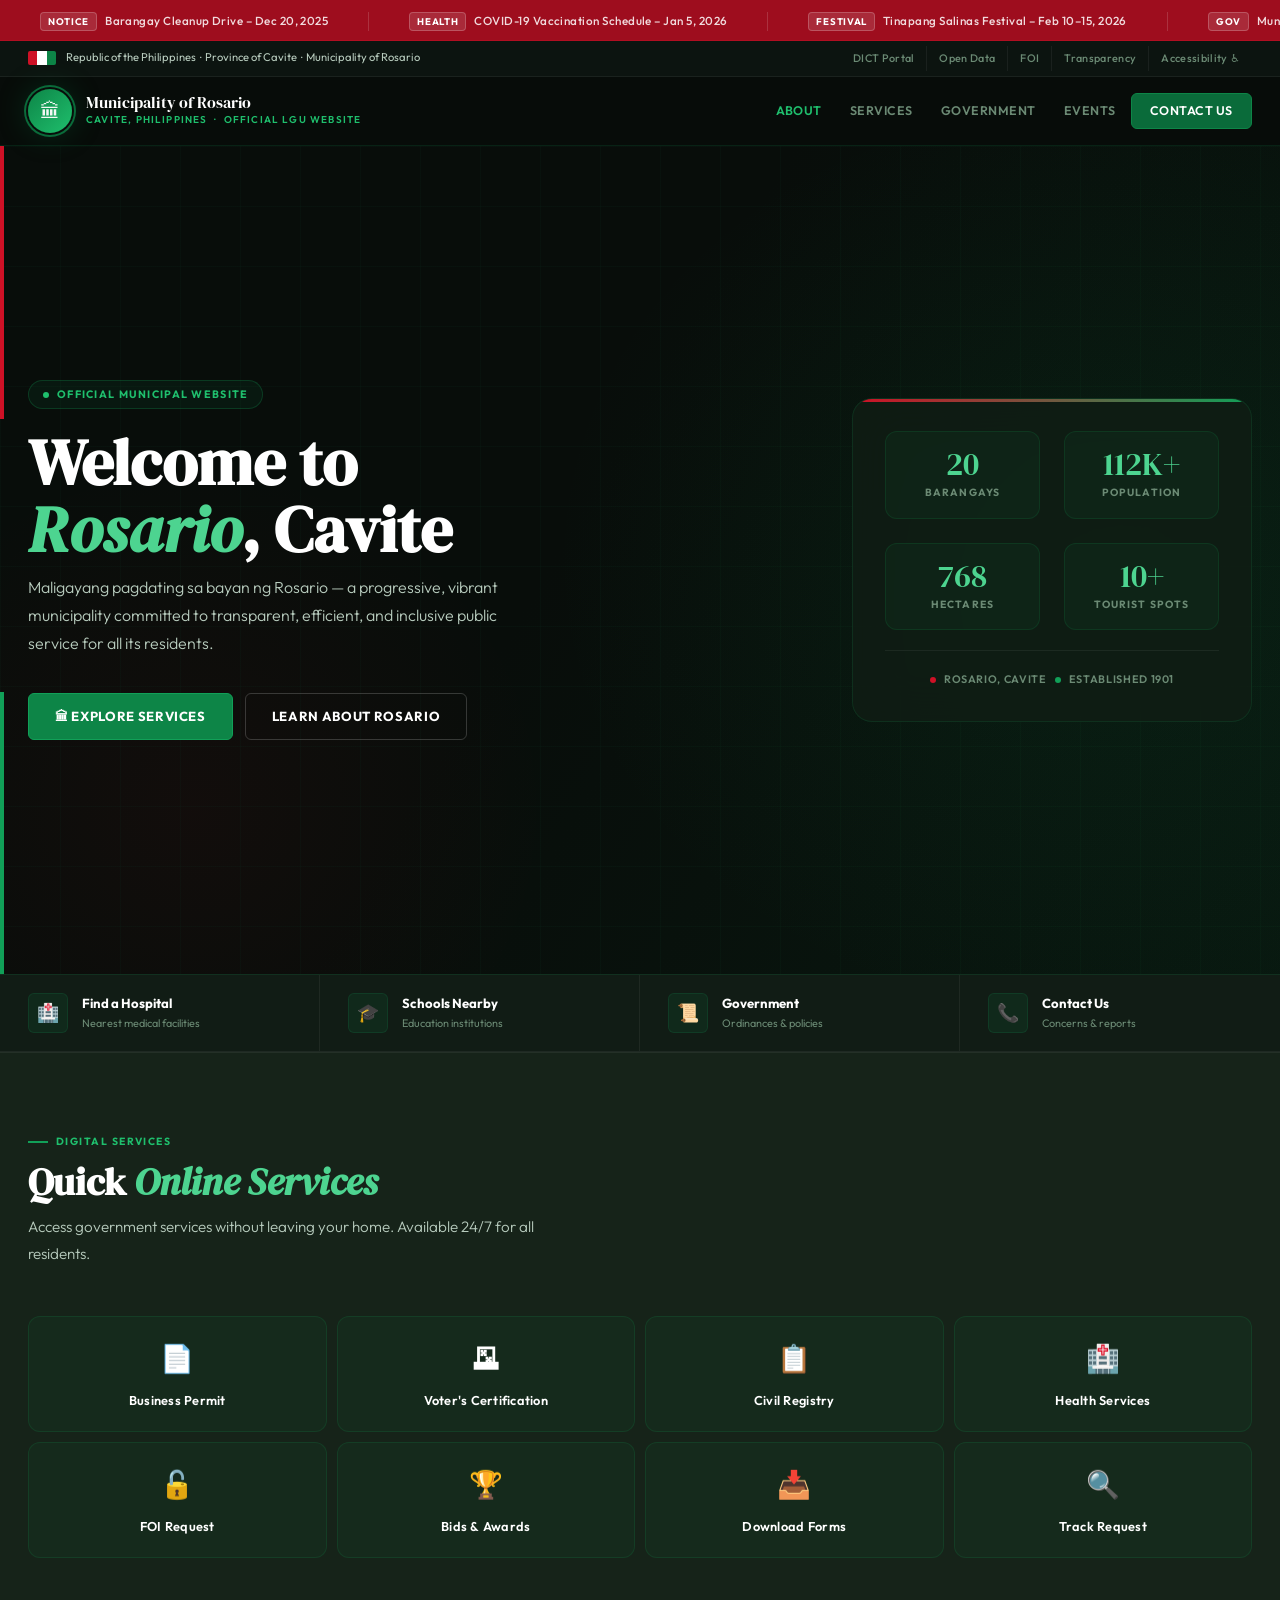
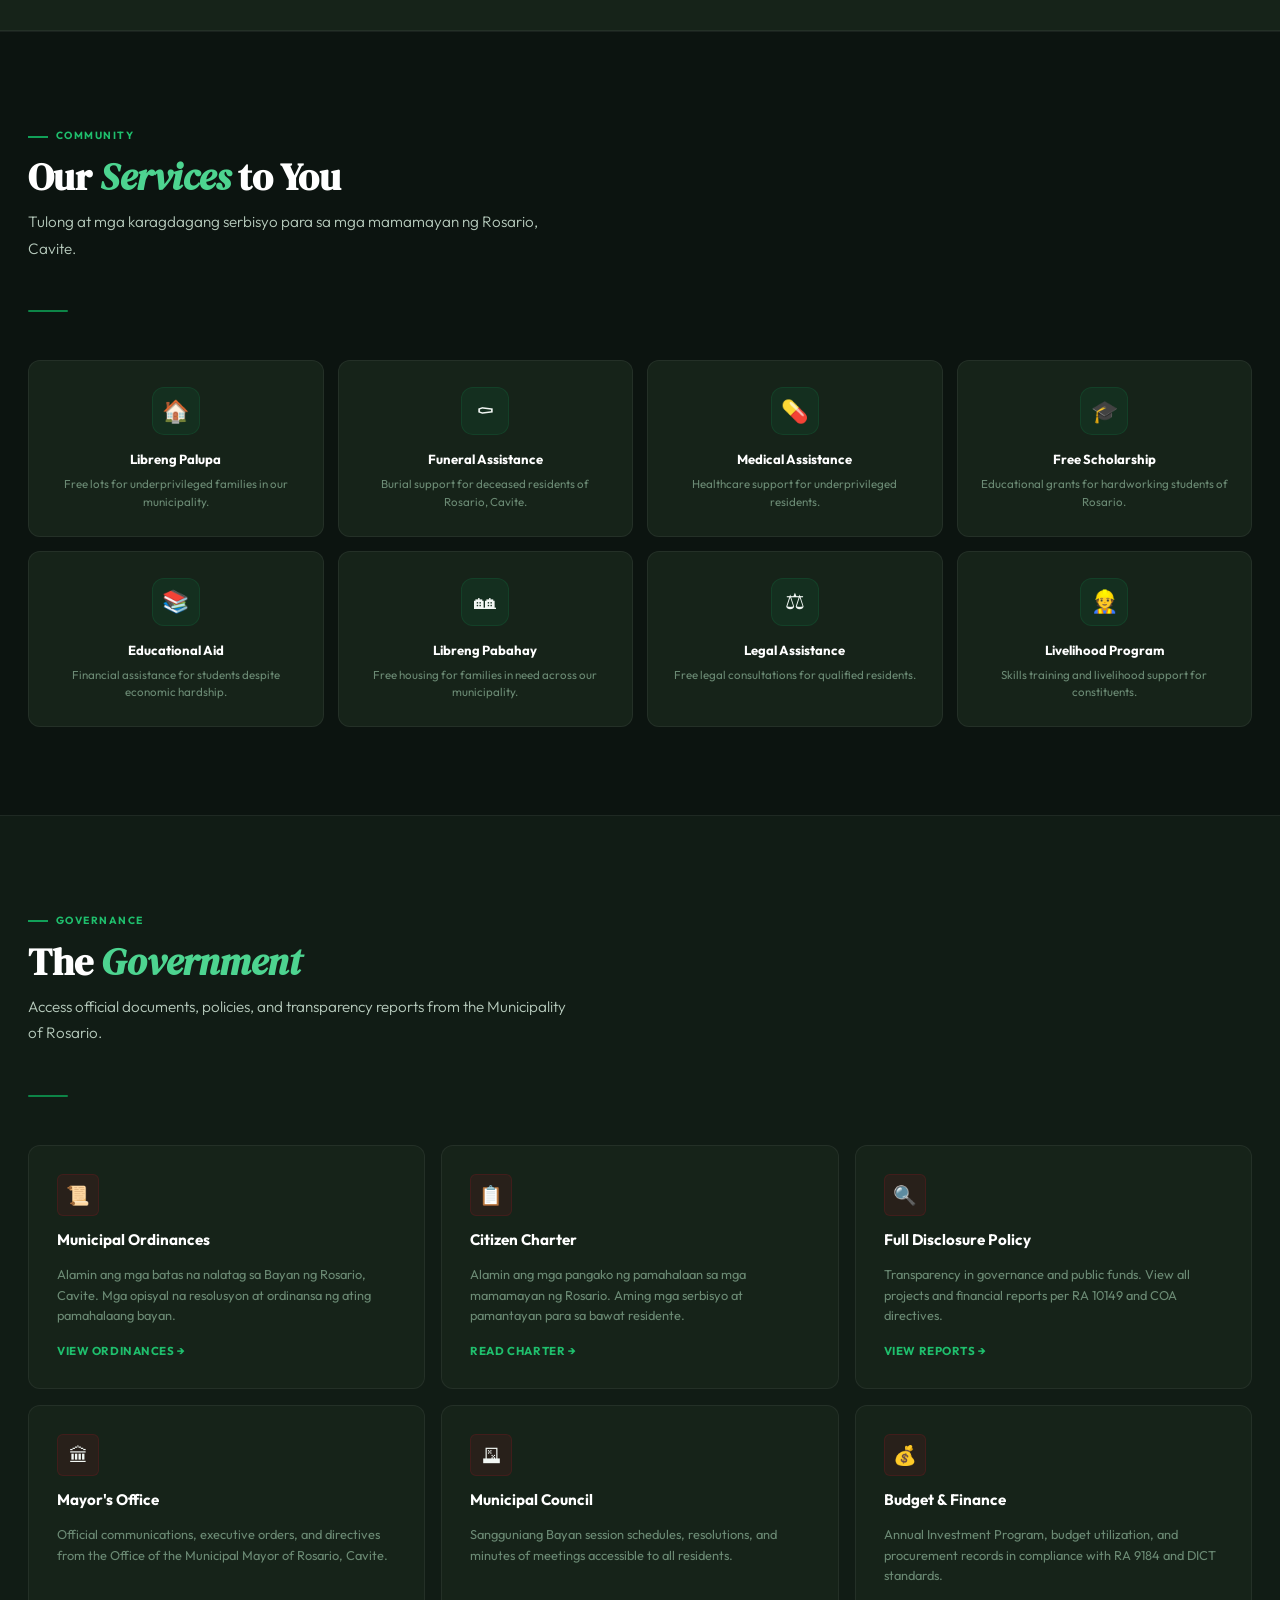
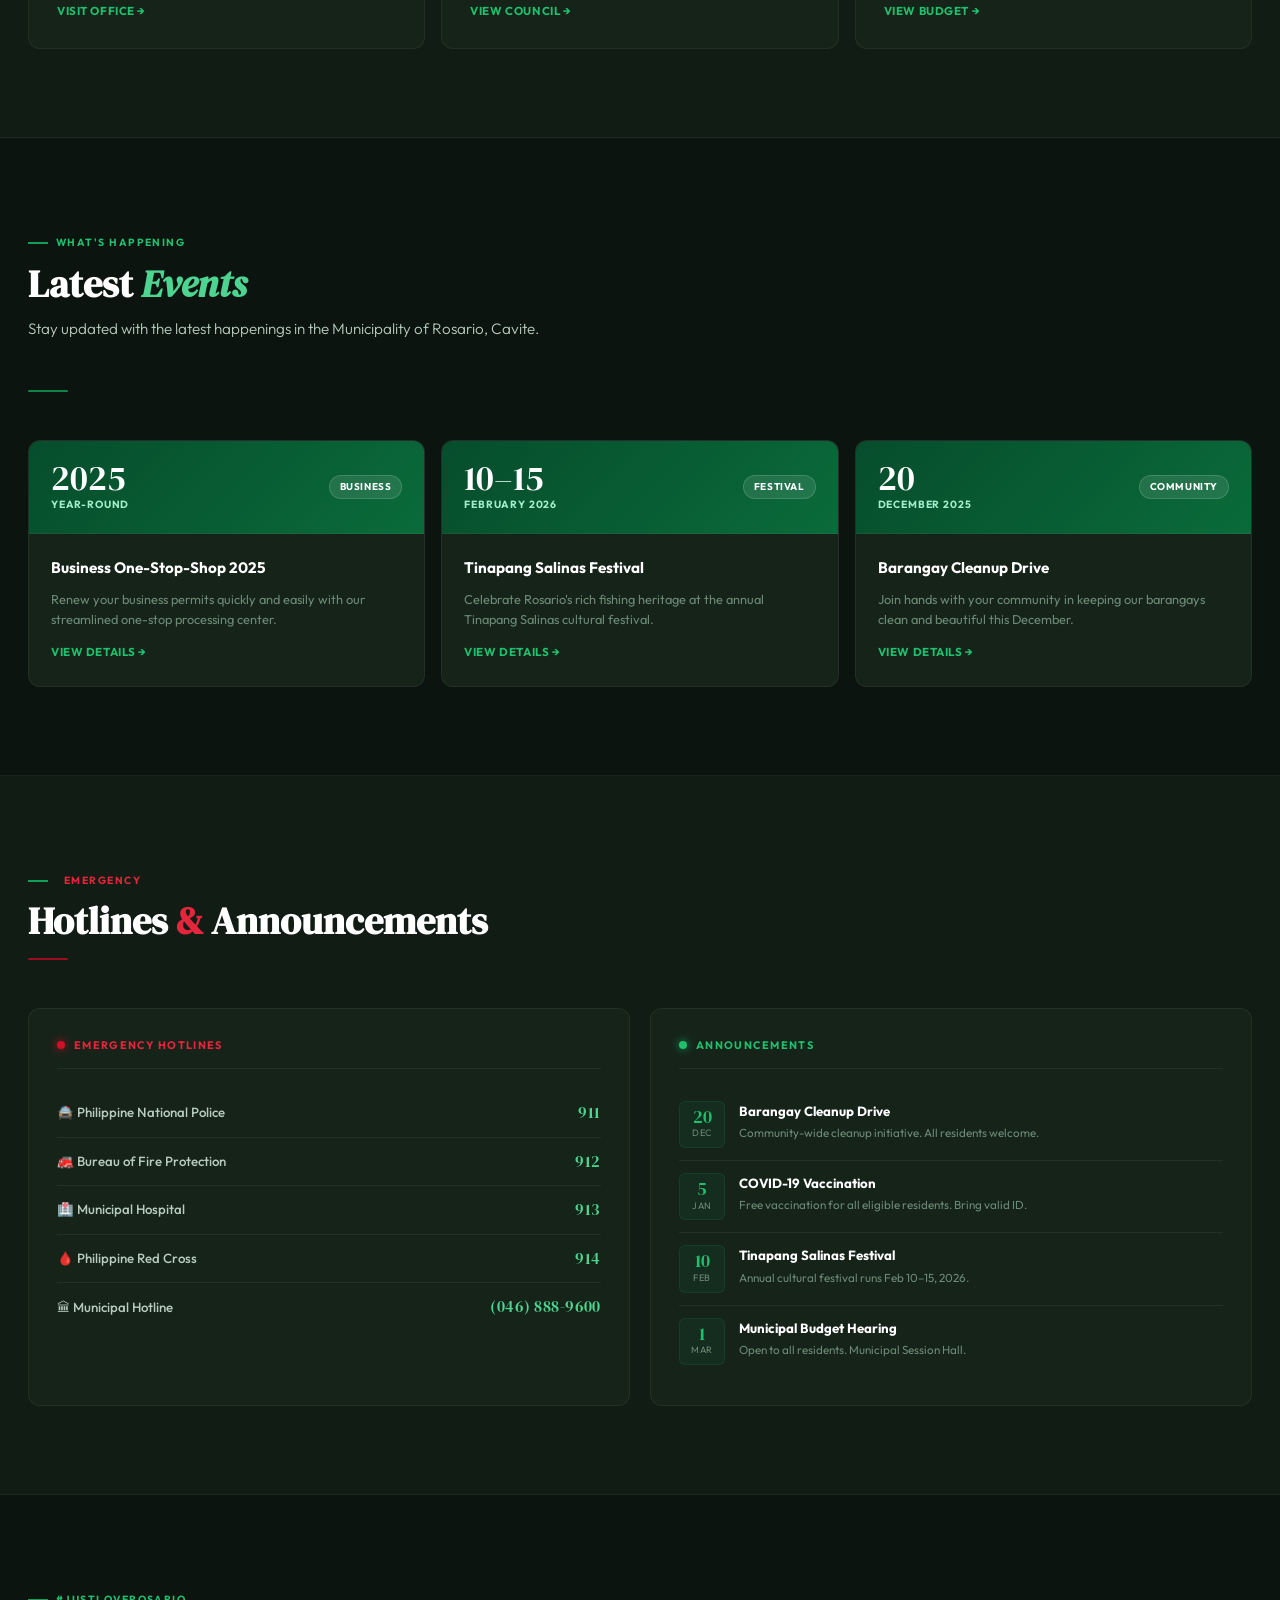
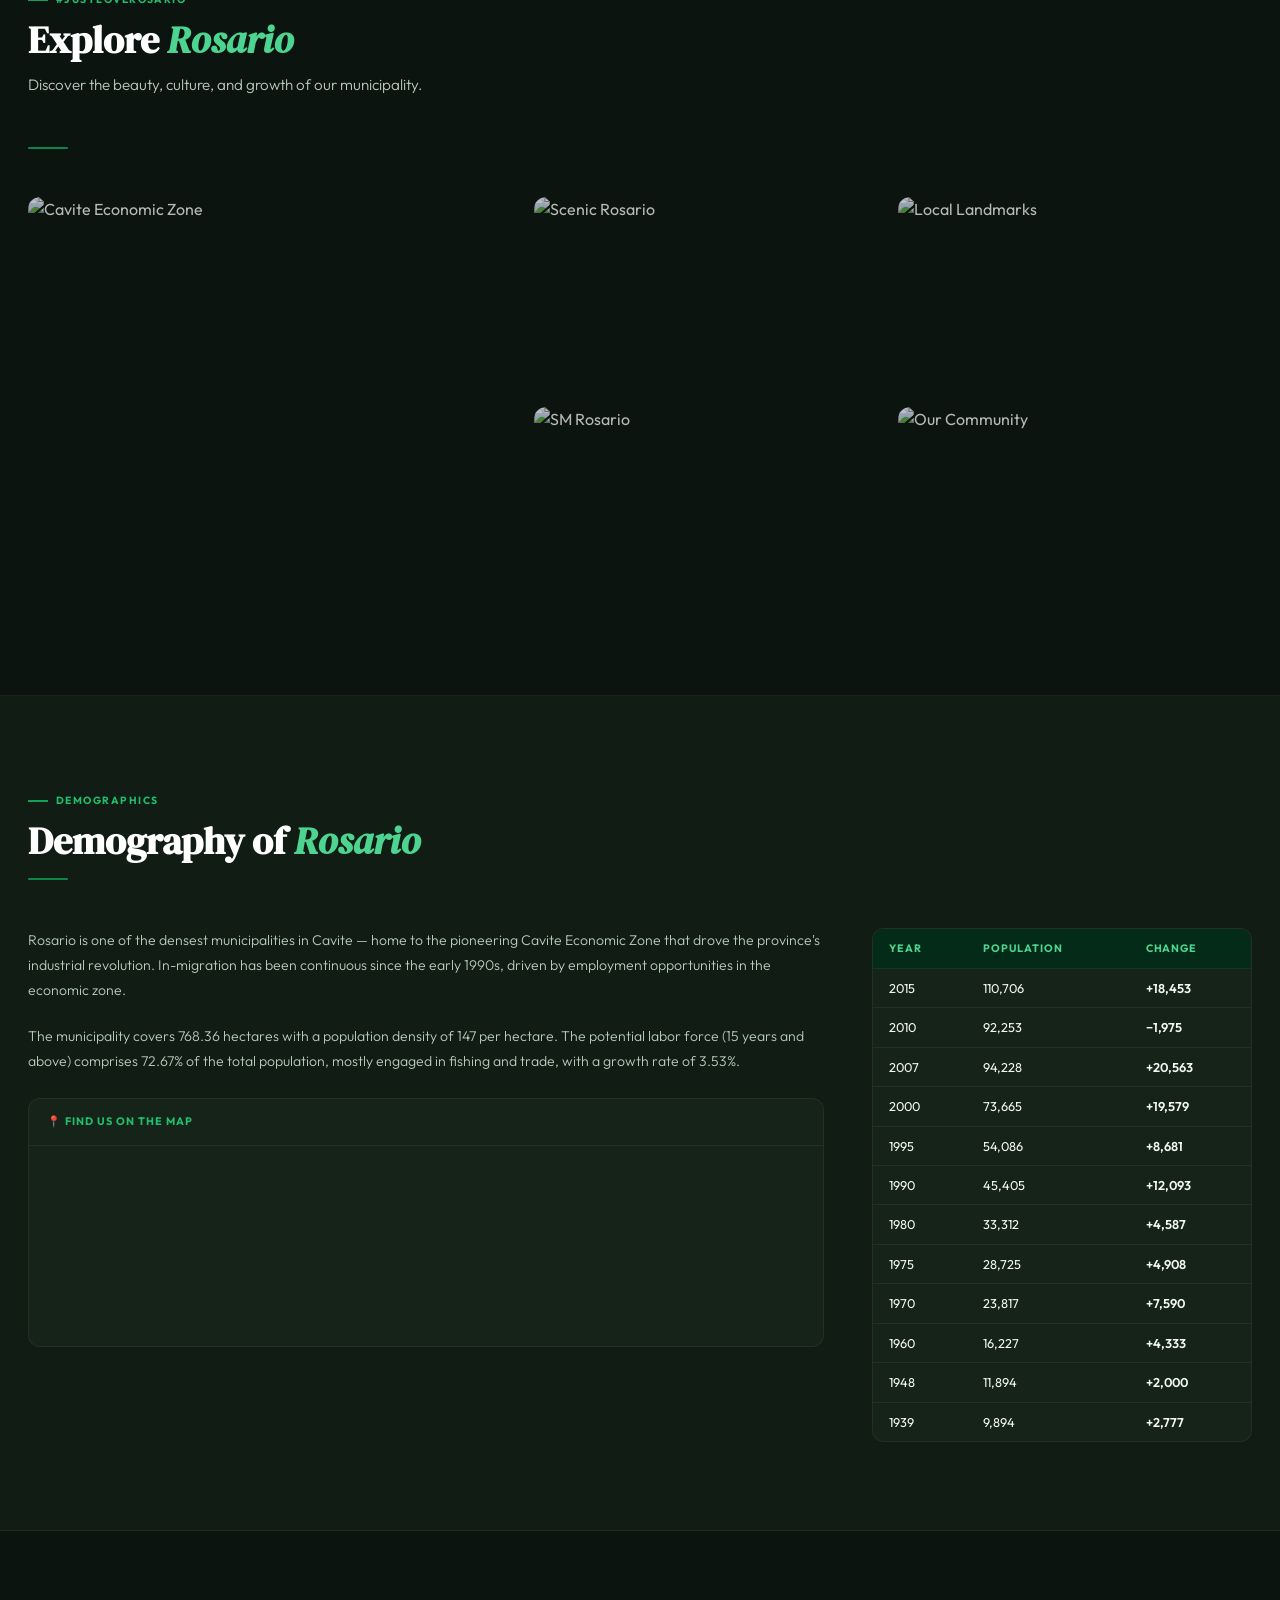
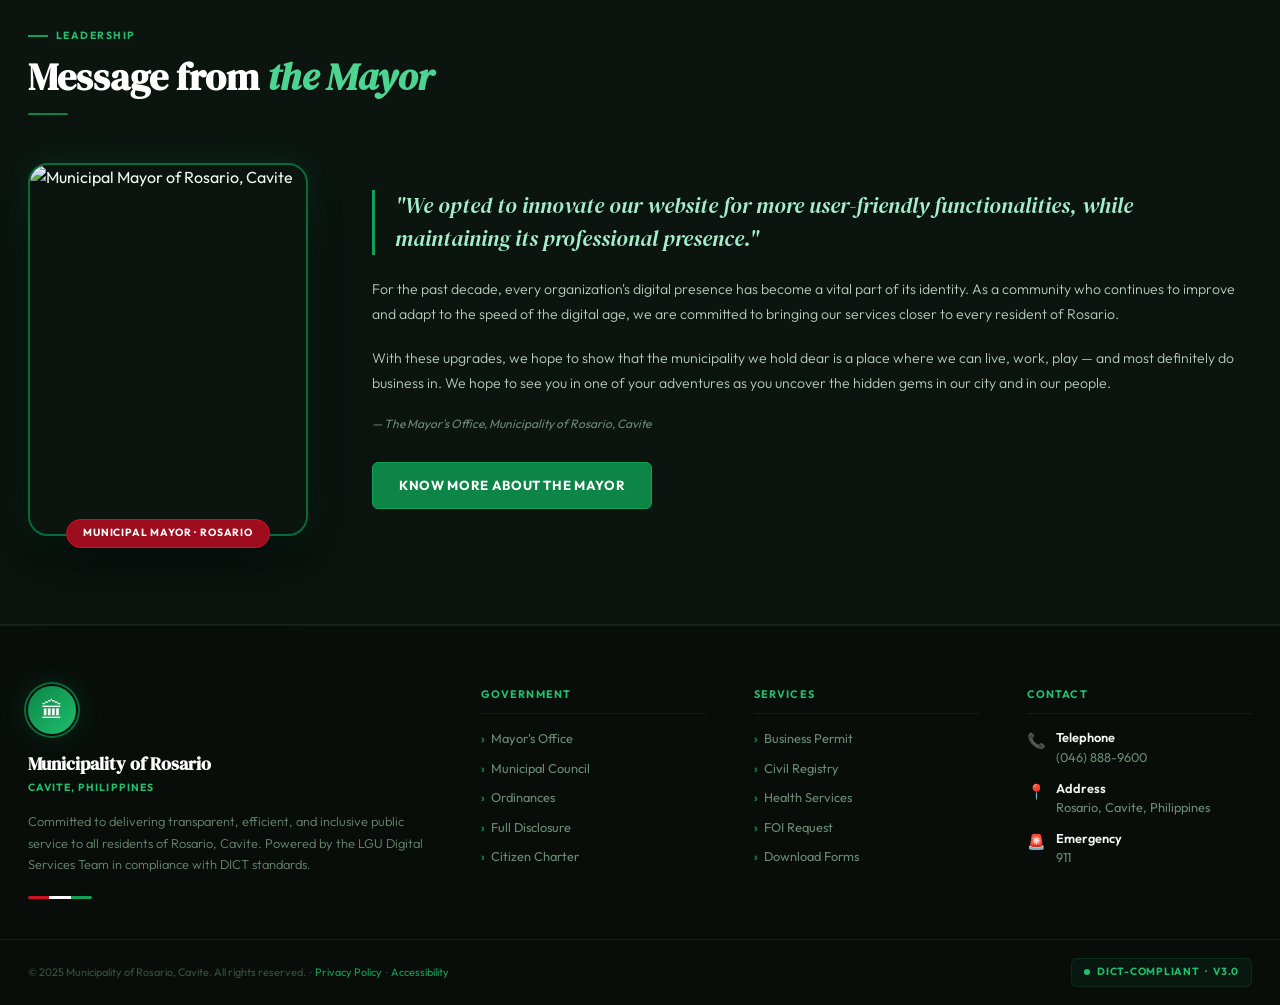
==== index.html @ 9cf27f75 "Rename rosario-lgu-v2.html to index.html" ====
<!DOCTYPE html>
<html lang="en">
<head>
<meta charset="UTF-8"/>
<meta name="viewport" content="width=device-width, initial-scale=1.0"/>
<title>Municipality of Rosario, Cavite | Official Website</title>
<meta name="description" content="Official Website of the Municipality of Rosario, Cavite, Philippines."/>
<link rel="preconnect" href="https://fonts.googleapis.com"/>
<link href="https://fonts.googleapis.com/css2?family=Outfit:wght@300;400;500;600;700;800&family=DM+Serif+Display:ital@0;1&display=swap" rel="stylesheet"/>
<style>
/* ═══════════════════════════════════════════════════
   TOKENS  |  Green Primary · Red Secondary · Dark BG
   ═══════════════════════════════════════════════════ */
:root {
  /* Greens */
  --g-900: #032B18;
  --g-800: #064D2C;
  --g-700: #0A6B3A;
  --g-600: #0D8547;
  --g-500: #11A058;
  --g-400: #1FBF6D;
  --g-300: #4DD490;
  --g-200: #A3EDCA;
  --g-100: #E6FAF2;

  /* Reds */
  --r-900: #5C0410;
  --r-700: #9E0D1E;
  --r-500: #CE1126;
  --r-400: #E5253B;
  --r-200: #F9A0AB;

  /* Darks */
  --dark-1: #080D0A;
  --dark-2: #0C1410;
  --dark-3: #111C15;
  --dark-4: #162319;
  --dark-5: #1C2D21;
  --dark-6: #223628;

  /* Neutrals */
  --n-50:  #F2F7F4;
  --n-200: #B8CCBE;
  --n-400: #6B8A74;
  --n-600: #3A5040;

  --border-g: rgba(17,160,88,0.15);
  --border-r: rgba(206,17,38,0.2);
  --border-w: rgba(255,255,255,0.06);

  --font-ui:   'Outfit', system-ui, sans-serif;
  --font-disp: 'DM Serif Display', Georgia, serif;

  --r-sm:  6px;
  --r-md:  12px;
  --r-lg:  20px;
  --r-xl:  32px;

  --glow-g: 0 0 32px rgba(17,160,88,0.25);
  --glow-r: 0 0 24px rgba(206,17,38,0.3);
  --shadow: 0 8px 32px rgba(0,0,0,0.5);
  --shadow-lg: 0 20px 60px rgba(0,0,0,0.7);
}

/* ─── BASE ─── */
*,*::before,*::after{box-sizing:border-box;margin:0;padding:0}
html{scroll-behavior:smooth;font-size:16px}
body{font-family:var(--font-ui);background:var(--dark-1);color:var(--n-50);line-height:1.6;overflow-x:hidden}
a{color:inherit;text-decoration:none}
img{max-width:100%;display:block}

/* ─── SCROLLBAR ─── */
::-webkit-scrollbar{width:6px}
::-webkit-scrollbar-track{background:var(--dark-2)}
::-webkit-scrollbar-thumb{background:var(--g-700);border-radius:3px}

/* ─── TICKER ─── */
.ticker{
  background:var(--r-700);
  border-bottom:1px solid rgba(206,17,38,0.4);
  overflow:hidden;white-space:nowrap;padding:7px 0;position:relative;z-index:300;
}
.ticker-track{display:inline-flex;animation:tick 45s linear infinite}
.ticker-track:hover{animation-play-state:paused}
.ticker-item{
  font-size:.73rem;font-weight:500;letter-spacing:.04em;
  color:rgba(255,255,255,.85);padding:0 2.5rem;
  border-right:1px solid rgba(255,255,255,.15);
  display:flex;align-items:center;gap:8px;
}
.t-tag{
  background:rgba(255,255,255,.12);border:1px solid rgba(255,255,255,.2);
  border-radius:4px;font-size:.6rem;font-weight:700;
  padding:1px 7px;text-transform:uppercase;letter-spacing:.07em;color:#fff;
}
@keyframes tick{0%{transform:translateX(0)}100%{transform:translateX(-50%)}}

/* ─── TOPBAR ─── */
.topbar{
  background:var(--dark-2);border-bottom:1px solid var(--border-w);
  padding:5px 0;font-size:.7rem;
}
.topbar-inner{
  max-width:1280px;margin:0 auto;padding:0 28px;
  display:flex;justify-content:space-between;align-items:center;gap:12px;
}
.topbar-left{display:flex;align-items:center;gap:10px;color:var(--n-200)}
.ph-flag{display:flex;height:14px;width:28px;border-radius:2px;overflow:hidden;flex-shrink:0}
.ph-flag span:nth-child(1){flex:1;background:var(--r-500)}
.ph-flag span:nth-child(2){flex:1;background:#fff}
.ph-flag span:nth-child(3){flex:1;background:var(--g-600)}
.topbar-right{display:flex;gap:0}
.topbar-right a{
  color:var(--n-400);padding:4px 12px;
  border-right:1px solid var(--border-w);font-size:.68rem;font-weight:500;
  transition:color .2s;letter-spacing:.03em;
}
.topbar-right a:last-child{border-right:none}
.topbar-right a:hover{color:var(--g-400)}

/* ─── HEADER ─── */
header{
  position:sticky;top:0;z-index:200;
  background:rgba(8,13,10,.96);
  backdrop-filter:blur(20px) saturate(180%);
  border-bottom:1px solid var(--border-g);
  transition:border-color .3s,box-shadow .3s;
}
header.scrolled{
  border-bottom-color:var(--g-700);
  box-shadow:0 4px 40px rgba(0,0,0,.8),0 0 0 1px var(--border-g);
}
nav{
  max-width:1280px;margin:0 auto;padding:0 28px;
  display:flex;align-items:center;justify-content:space-between;height:68px;
}
.brand{display:flex;align-items:center;gap:14px}
.brand-logo{
  position:relative;width:44px;height:44px;flex-shrink:0;
}
.brand-logo-ring{
  width:44px;height:44px;border-radius:50%;
  background:linear-gradient(135deg,var(--g-600),var(--g-400));
  display:flex;align-items:center;justify-content:center;
  font-size:20px;
  box-shadow:0 0 0 2px var(--dark-1),0 0 0 4px var(--g-700),var(--glow-g);
}
.brand-copy h1{
  font-family:var(--font-disp);font-size:.98rem;font-weight:400;
  color:#fff;line-height:1.1;letter-spacing:.01em;
}
.brand-copy p{
  font-size:.62rem;font-weight:600;letter-spacing:.12em;
  text-transform:uppercase;color:var(--g-400);margin-top:1px;
}
.nav-menu{display:flex;align-items:center;gap:2px;list-style:none}
.nav-menu a{
  display:block;padding:7px 13px;font-size:.78rem;font-weight:600;
  letter-spacing:.04em;text-transform:uppercase;color:var(--n-400);
  border-radius:var(--r-sm);transition:color .2s,background .2s;
}
.nav-menu a:hover{color:#fff;background:rgba(255,255,255,.05)}
.nav-menu a.active{color:var(--g-400)}
.nav-cta{
  background:var(--g-700)!important;color:#fff!important;
  padding:7px 18px!important;border-radius:var(--r-sm)!important;
  border:1px solid var(--g-600)!important;
  transition:background .2s,box-shadow .2s!important;
}
.nav-cta:hover{background:var(--g-600)!important;box-shadow:var(--glow-g)!important}
.ham{display:none;background:none;border:none;color:#fff;font-size:1.4rem;cursor:pointer;padding:6px}

/* ─── HERO ─── */
.hero{
  position:relative;min-height:92vh;
  display:flex;align-items:center;overflow:hidden;
}
.hero-bg{
  position:absolute;inset:0;
  background:
    linear-gradient(120deg,rgba(8,13,10,.97) 0%,rgba(8,13,10,.85) 45%,rgba(10,107,58,.12) 100%),
    url('https://briones777.github.io/lgu-demo-website/rsr-images/wide-aerial-view-cavite-export-p.jpg')
    center/cover no-repeat;
}
/* animated green mesh */
.hero-mesh{
  position:absolute;inset:0;pointer-events:none;
  background:
    radial-gradient(ellipse 60% 80% at 85% 50%,rgba(17,160,88,.08) 0%,transparent 70%),
    radial-gradient(ellipse 40% 60% at 15% 80%,rgba(206,17,38,.05) 0%,transparent 70%);
}
/* grid lines overlay */
.hero-grid{
  position:absolute;inset:0;pointer-events:none;
  background-image:
    linear-gradient(rgba(17,160,88,.04) 1px,transparent 1px),
    linear-gradient(90deg,rgba(17,160,88,.04) 1px,transparent 1px);
  background-size:60px 60px;
}
/* left accent bar */
.hero-bar{
  position:absolute;left:0;top:0;bottom:0;width:4px;
  background:linear-gradient(to bottom,var(--r-500) 0%,var(--r-500) 33%,transparent 33%,transparent 66%,var(--g-500) 66%,var(--g-500) 100%);
}
.hero-inner{
  position:relative;max-width:1280px;margin:0 auto;padding:100px 28px;
  display:grid;grid-template-columns:1fr 400px;gap:64px;align-items:center;width:100%;
}
.hero-eyebrow{
  display:inline-flex;align-items:center;gap:8px;
  background:rgba(17,160,88,.08);
  border:1px solid rgba(17,160,88,.25);
  border-radius:100px;padding:5px 14px;
  font-size:.67rem;font-weight:700;letter-spacing:.12em;text-transform:uppercase;
  color:var(--g-400);margin-bottom:20px;
}
.hero-eyebrow::before{content:'';width:6px;height:6px;border-radius:50%;background:var(--g-400);animation:pulse 2s infinite}
@keyframes pulse{0%,100%{opacity:1}50%{opacity:.3}}
.hero-title{
  font-family:var(--font-disp);
  font-size:clamp(2.6rem,5vw,4.2rem);
  line-height:1.05;color:#fff;margin-bottom:10px;
}
.hero-title em{font-style:italic;color:var(--g-300)}
.hero-sub{
  font-size:1rem;color:var(--n-200);max-width:520px;
  line-height:1.75;margin-bottom:36px;font-weight:300;
}
.hero-actions{display:flex;gap:12px;flex-wrap:wrap}
.btn{
  display:inline-flex;align-items:center;gap:8px;
  padding:12px 26px;border-radius:var(--r-sm);
  font-family:var(--font-ui);font-size:.82rem;font-weight:700;
  letter-spacing:.05em;text-transform:uppercase;cursor:pointer;
  border:none;transition:all .2s;
}
.btn-green{background:var(--g-600);color:#fff;border:1px solid var(--g-500)}
.btn-green:hover{background:var(--g-500);box-shadow:var(--glow-g);transform:translateY(-1px)}
.btn-ghost{background:transparent;color:#fff;border:1px solid rgba(255,255,255,.18)}
.btn-ghost:hover{border-color:var(--g-500);color:var(--g-400)}
.btn-red{background:var(--r-500);color:#fff;border:1px solid var(--r-400)}
.btn-red:hover{background:var(--r-400);box-shadow:var(--glow-r);transform:translateY(-1px)}

/* ─── HERO STATS CARD ─── */
.hero-card{
  background:rgba(17,29,21,.8);
  backdrop-filter:blur(24px);
  border:1px solid var(--border-g);
  border-radius:var(--r-lg);
  padding:32px;
  position:relative;overflow:hidden;
}
.hero-card::before{
  content:'';position:absolute;top:0;left:0;right:0;height:3px;
  background:linear-gradient(to right,var(--r-500) 0%,var(--g-500) 100%);
}
.hero-card-grid{display:grid;grid-template-columns:1fr 1fr;gap:24px}
.hc-stat{text-align:center;padding:16px 8px;border-radius:var(--r-md);background:rgba(17,160,88,.06);border:1px solid var(--border-g)}
.hc-num{font-family:var(--font-disp);font-size:2rem;color:var(--g-300);line-height:1}
.hc-lbl{font-size:.65rem;font-weight:700;text-transform:uppercase;letter-spacing:.1em;color:var(--n-400);margin-top:5px}
.hero-card-sep{height:1px;background:var(--border-w);margin:20px 0}
.hero-card-tag{
  display:flex;align-items:center;justify-content:center;gap:8px;
  font-size:.68rem;font-weight:600;letter-spacing:.06em;
  text-transform:uppercase;color:var(--n-400);
}
.hero-card-dot{width:6px;height:6px;border-radius:50%}

/* ─── QUICK ACCESS ─── */
.quick-band{background:var(--dark-3);border-top:1px solid var(--border-g);border-bottom:1px solid var(--border-w)}
.qa-row{max-width:1280px;margin:0 auto;display:grid;grid-template-columns:repeat(4,1fr)}
.qa-cell{
  display:flex;align-items:center;gap:14px;padding:18px 28px;
  border-right:1px solid var(--border-w);cursor:pointer;
  transition:background .2s;color:inherit;
}
.qa-cell:last-child{border-right:none}
.qa-cell:hover{background:rgba(17,160,88,.06)}
.qa-ico{
  width:40px;height:40px;flex-shrink:0;border-radius:var(--r-sm);
  background:rgba(17,160,88,.1);border:1px solid var(--border-g);
  display:flex;align-items:center;justify-content:center;font-size:18px;
  transition:background .2s;
}
.qa-cell:hover .qa-ico{background:rgba(17,160,88,.18)}
.qa-copy h4{font-size:.82rem;font-weight:700;color:#fff}
.qa-copy p{font-size:.68rem;color:var(--n-400);margin-top:1px}

/* ─── SECTIONS ─── */
.section{padding:88px 28px;max-width:1280px;margin:0 auto}
.s-bg-alt{background:var(--dark-2)}
.s-bg-deep{background:var(--dark-3)}
.lbl{
  display:inline-flex;align-items:center;gap:8px;
  font-size:.65rem;font-weight:700;letter-spacing:.14em;text-transform:uppercase;
  color:var(--g-400);margin-bottom:10px;
}
.lbl::before{content:'';display:inline-block;width:20px;height:2px;background:var(--g-500)}
.s-title{
  font-family:var(--font-disp);
  font-size:clamp(1.8rem,3vw,2.6rem);
  color:#fff;line-height:1.15;margin-bottom:10px;
}
.s-title em{font-style:italic;color:var(--g-300)}
.s-title .accent{color:var(--r-400)}
.s-sub{font-size:.95rem;color:var(--n-200);max-width:540px;line-height:1.75;margin-bottom:48px;font-weight:300}
.rule{width:40px;height:2px;border-radius:2px;background:var(--g-600);margin:14px 0 48px}

/* ─── SERVICES GRID ─── */
.svc-grid{display:grid;grid-template-columns:repeat(4,1fr);gap:14px}
.svc-card{
  background:var(--dark-4);border:1px solid var(--border-w);
  border-radius:var(--r-md);padding:26px 20px;text-align:center;
  cursor:pointer;transition:all .25s;position:relative;overflow:hidden;
}
.svc-card::after{
  content:'';position:absolute;inset:0;
  background:linear-gradient(135deg,rgba(17,160,88,.07),transparent);
  opacity:0;transition:opacity .3s;
}
.svc-card:hover{border-color:var(--g-700);transform:translateY(-3px);box-shadow:0 8px 24px rgba(0,0,0,.4)}
.svc-card:hover::after{opacity:1}
.svc-ico{
  width:48px;height:48px;border-radius:var(--r-md);
  background:rgba(17,160,88,.1);border:1px solid var(--border-g);
  display:flex;align-items:center;justify-content:center;
  font-size:22px;margin:0 auto 14px;transition:background .25s;
}
.svc-card:hover .svc-ico{background:rgba(17,160,88,.2)}
.svc-card h4{font-size:.82rem;font-weight:700;color:#fff;margin-bottom:5px}
.svc-card p{font-size:.72rem;color:var(--n-400);line-height:1.5}

/* ─── ONLINE SERVICES ─── */
.online-section{background:var(--dark-4);border-top:1px solid var(--border-w);border-bottom:1px solid var(--border-w)}
.online-grid{display:grid;grid-template-columns:repeat(4,1fr);gap:10px}
.online-btn{
  background:rgba(17,160,88,.06);border:1px solid var(--border-g);
  border-radius:var(--r-md);padding:20px 14px;text-align:center;
  cursor:pointer;transition:all .2s;color:#fff;
  font-size:.8rem;font-weight:600;letter-spacing:.02em;
  display:flex;flex-direction:column;align-items:center;gap:10px;
}
.online-btn:hover{background:rgba(17,160,88,.14);border-color:var(--g-500);transform:translateY(-2px);box-shadow:var(--glow-g)}
.online-btn span{font-size:1.7rem}

/* ─── GOVERNMENT ─── */
.gov-grid{display:grid;grid-template-columns:repeat(3,1fr);gap:16px}
.gov-card{
  background:var(--dark-4);border:1px solid var(--border-w);
  border-radius:var(--r-md);padding:28px;
  transition:all .25s;position:relative;overflow:hidden;
  display:flex;flex-direction:column;gap:12px;
}
.gov-card::before{
  content:'';position:absolute;top:0;left:0;right:0;height:3px;
  background:var(--r-700);transform:scaleX(0);transform-origin:left;transition:transform .3s;
}
.gov-card:hover{border-color:var(--border-r);transform:translateY(-2px);box-shadow:var(--shadow)}
.gov-card:hover::before{transform:scaleX(1)}
.gov-ico{
  width:42px;height:42px;border-radius:var(--r-sm);
  background:rgba(206,17,38,.1);border:1px solid rgba(206,17,38,.15);
  display:flex;align-items:center;justify-content:center;font-size:19px;
}
.gov-card h3{font-size:.95rem;font-weight:700;color:#fff}
.gov-card p{font-size:.8rem;color:var(--n-400);line-height:1.6;flex:1}
.gov-lnk{
  font-size:.72rem;font-weight:700;color:var(--g-400);
  text-transform:uppercase;letter-spacing:.05em;
  display:inline-flex;align-items:center;gap:4px;margin-top:4px;
}
.gov-lnk:hover{color:var(--g-300)}

/* ─── EVENTS ─── */
.evt-grid{display:grid;grid-template-columns:repeat(3,1fr);gap:16px}
.evt-card{
  background:var(--dark-4);border:1px solid var(--border-w);
  border-radius:var(--r-md);overflow:hidden;transition:all .25s;
}
.evt-card:hover{transform:translateY(-4px);box-shadow:var(--shadow);border-color:var(--g-700)}
.evt-head{
  background:linear-gradient(135deg,var(--g-800),var(--g-700));
  padding:20px 22px;display:flex;justify-content:space-between;align-items:center;
  border-bottom:1px solid rgba(255,255,255,.06);
}
.evt-date-n{font-family:var(--font-disp);font-size:2.2rem;color:#fff;line-height:1}
.evt-date-m{font-size:.65rem;font-weight:700;text-transform:uppercase;letter-spacing:.08em;color:var(--g-200)}
.evt-tag{
  background:rgba(255,255,255,.1);border:1px solid rgba(255,255,255,.15);
  border-radius:100px;padding:3px 10px;
  font-size:.62rem;font-weight:700;text-transform:uppercase;letter-spacing:.06em;color:#fff;
}
.evt-body{padding:22px}
.evt-body h3{font-size:.95rem;font-weight:700;color:#fff;margin-bottom:8px}
.evt-body p{font-size:.8rem;color:var(--n-400);line-height:1.6}
.evt-lnk{
  display:inline-flex;align-items:center;gap:4px;
  font-size:.72rem;font-weight:700;color:var(--g-400);
  text-transform:uppercase;letter-spacing:.05em;margin-top:14px;
}
.evt-lnk:hover{color:var(--g-300)}

/* ─── EMERGENCY ─── */
.emg-grid{display:grid;grid-template-columns:1fr 1fr;gap:20px}
.emg-panel{
  background:var(--dark-4);border:1px solid var(--border-w);
  border-radius:var(--r-md);padding:28px;
}
.emg-title{
  display:flex;align-items:center;gap:9px;
  font-size:.68rem;font-weight:700;letter-spacing:.12em;text-transform:uppercase;
  color:var(--r-400);margin-bottom:20px;padding-bottom:14px;
  border-bottom:1px solid var(--border-w);
}
.emg-title .dot{width:8px;height:8px;border-radius:50%;background:var(--r-500);box-shadow:0 0 8px var(--r-500);animation:pulse 1.5s infinite}
.hl-row{
  display:flex;align-items:center;justify-content:space-between;
  padding:11px 0;border-bottom:1px solid var(--border-w);
}
.hl-row:last-child{border-bottom:none}
.hl-name{font-size:.83rem;font-weight:500;color:var(--n-200)}
.hl-num{font-family:var(--font-disp);font-size:1rem;color:var(--g-300);letter-spacing:.04em}
.ann-row{display:flex;gap:14px;padding:12px 0;border-bottom:1px solid var(--border-w);align-items:flex-start}
.ann-row:last-child{border-bottom:none}
.ann-cal{
  flex-shrink:0;text-align:center;
  background:rgba(17,160,88,.08);border:1px solid var(--border-g);
  border-radius:var(--r-sm);padding:6px 10px;min-width:46px;
}
.ann-cal-n{font-family:var(--font-disp);font-size:1.15rem;color:var(--g-400);line-height:1}
.ann-cal-m{font-size:.58rem;text-transform:uppercase;color:var(--n-400);letter-spacing:.05em}
.ann-copy h5{font-size:.83rem;font-weight:700;color:#fff;margin-bottom:2px}
.ann-copy p{font-size:.73rem;color:var(--n-400);line-height:1.5}

/* ─── GALLERY ─── */
.gal-grid{
  display:grid;
  grid-template-columns:1.4fr 1fr 1fr;
  grid-template-rows:200px 200px;
  gap:10px;
}
.gal-item{border-radius:var(--r-md);overflow:hidden;position:relative;cursor:pointer}
.gal-item:first-child{grid-row:1/3}
.gal-item img{width:100%;height:100%;object-fit:cover;transition:transform .45s,filter .45s;filter:brightness(.75) saturate(.9)}
.gal-item:hover img{transform:scale(1.06);filter:brightness(.95) saturate(1.1)}
.gal-overlay{
  position:absolute;inset:0;
  background:linear-gradient(to top,rgba(8,13,10,.85) 0%,transparent 55%);
  display:flex;align-items:flex-end;padding:14px 16px;
  opacity:0;transition:opacity .3s;
}
.gal-item:hover .gal-overlay{opacity:1}
.gal-overlay span{font-size:.72rem;font-weight:700;color:#fff;text-transform:uppercase;letter-spacing:.07em;border-left:2px solid var(--g-400);padding-left:8px}

/* ─── DEMOGRAPHICS ─── */
.demo-2col{display:grid;grid-template-columns:1fr 380px;gap:48px;align-items:start}
.demo-txt{font-size:.88rem;color:var(--n-200);line-height:1.8;margin-bottom:20px;font-weight:300}
.demo-tbl{
  background:var(--dark-4);border:1px solid var(--border-w);
  border-radius:var(--r-md);overflow:hidden;
}
.demo-tbl table{width:100%;border-collapse:collapse}
.demo-tbl th{
  background:var(--g-900);color:var(--g-300);
  font-size:.67rem;font-weight:700;text-transform:uppercase;letter-spacing:.08em;
  padding:11px 16px;text-align:left;border-bottom:1px solid var(--border-g);
}
.demo-tbl td{padding:9px 16px;font-size:.8rem;border-bottom:1px solid var(--border-w);color:var(--n-50)}
.demo-tbl tr:last-child td{border-bottom:none}
.demo-tbl tr:hover td{background:rgba(17,160,88,.04)}
.pos{color:var(--g-400);font-weight:600}
.neg{color:var(--r-400);font-weight:600}
.map-box{
  background:var(--dark-4);border:1px solid var(--border-w);
  border-radius:var(--r-md);overflow:hidden;margin-top:24px;
}
.map-hd{
  padding:14px 18px;border-bottom:1px solid var(--border-w);
  font-size:.68rem;font-weight:700;text-transform:uppercase;
  letter-spacing:.09em;color:var(--g-400);display:flex;align-items:center;gap:7px;
}
.map-box iframe{width:100%;height:200px;border:none;display:block}

/* ─── MAYOR ─── */
.mayor-2col{display:grid;grid-template-columns:280px 1fr;gap:64px;align-items:center}
.mayor-img-wrap{position:relative}
.mayor-img{
  width:100%;aspect-ratio:3/4;object-fit:cover;
  border-radius:var(--r-lg);
  border:2px solid var(--g-700);
  box-shadow:var(--shadow-lg),var(--glow-g);
}
.mayor-ribbon{
  position:absolute;bottom:-12px;left:50%;transform:translateX(-50%);
  background:var(--r-700);border:1px solid var(--r-500);
  border-radius:100px;padding:5px 16px;white-space:nowrap;
  font-size:.65rem;font-weight:700;letter-spacing:.08em;text-transform:uppercase;color:#fff;
}
.mayor-quote{
  font-family:var(--font-disp);font-size:1.35rem;font-style:italic;
  color:var(--g-200);line-height:1.5;margin-bottom:22px;
  padding-left:20px;border-left:3px solid var(--g-500);
}
.mayor-body{font-size:.88rem;color:var(--n-200);line-height:1.8;margin-bottom:18px;font-weight:300}
.mayor-sig{font-size:.75rem;color:var(--n-400);font-style:italic;margin-bottom:28px}

/* ─── FOOTER ─── */
footer{background:var(--dark-1);border-top:1px solid var(--border-g)}
.foot-top{
  max-width:1280px;margin:0 auto;padding:60px 28px 40px;
  display:grid;grid-template-columns:1.8fr 1fr 1fr 1fr;gap:48px;
}
.foot-brand .brand-logo-ring{width:48px;height:48px;font-size:22px;margin-bottom:16px}
.foot-brand h3{font-family:var(--font-disp);font-size:1.1rem;color:#fff;margin-bottom:2px}
.foot-brand .sub{font-size:.65rem;font-weight:700;letter-spacing:.1em;text-transform:uppercase;color:var(--g-400);margin-bottom:14px}
.foot-brand p{font-size:.8rem;color:var(--n-400);line-height:1.7;margin-bottom:20px;font-weight:300}
.foot-flag{display:flex;height:3px;border-radius:2px;overflow:hidden;width:64px}
.foot-flag span:nth-child(1){flex:1;background:var(--r-500)}
.foot-flag span:nth-child(2){flex:1;background:#fff}
.foot-flag span:nth-child(3){flex:1;background:var(--g-500)}
.foot-col h4{
  font-size:.68rem;font-weight:700;text-transform:uppercase;letter-spacing:.1em;
  color:var(--g-400);margin-bottom:14px;padding-bottom:10px;border-bottom:1px solid var(--border-g);
}
.foot-col ul{list-style:none}
.foot-col ul li{margin-bottom:9px}
.foot-col ul li a{
  font-size:.8rem;color:var(--n-400);transition:color .2s;
  display:flex;align-items:center;gap:6px;
}
.foot-col ul li a::before{content:'›';color:var(--g-600);font-weight:700}
.foot-col ul li a:hover{color:#fff}
.foot-contact-row{display:flex;align-items:flex-start;gap:10px;margin-bottom:12px}
.fci{font-size:15px;flex-shrink:0;margin-top:1px}
.fci-txt{font-size:.8rem;color:var(--n-400);line-height:1.5}
.fci-txt strong{display:block;color:var(--n-50);font-weight:600}
.foot-btm{
  border-top:1px solid var(--border-w);
  max-width:1280px;margin:0 auto;padding:18px 28px;
  display:flex;justify-content:space-between;align-items:center;flex-wrap:wrap;gap:12px;
}
.foot-btm p{font-size:.68rem;color:var(--n-600)}
.foot-btm a{color:var(--g-500)}
.foot-btm a:hover{color:var(--g-300)}
.dict-chip{
  display:flex;align-items:center;gap:7px;
  background:rgba(17,160,88,.08);border:1px solid var(--border-g);
  border-radius:var(--r-sm);padding:5px 12px;
  font-size:.65rem;font-weight:700;letter-spacing:.07em;text-transform:uppercase;color:var(--g-400);
}
.dict-dot{width:6px;height:6px;border-radius:50%;background:var(--g-400);animation:pulse 2s infinite}

/* ─── SCROLL ANIM ─── */
.fi{opacity:0;transform:translateY(22px);transition:opacity .55s ease,transform .55s ease}
.fi.vis{opacity:1;transform:translateY(0)}
.fi-l{opacity:0;transform:translateX(-22px);transition:opacity .55s ease,transform .55s ease}
.fi-l.vis{opacity:1;transform:translateX(0)}

/* ─── MOBILE NAV DRAWER ─── */
.drawer{
  display:none;position:fixed;inset:0;z-index:500;
  background:rgba(8,13,10,.97);backdrop-filter:blur(20px);
  flex-direction:column;align-items:center;justify-content:center;gap:12px;
}
.drawer.open{display:flex}
.drawer a{
  font-size:1.2rem;font-weight:700;letter-spacing:.06em;text-transform:uppercase;
  color:#fff;padding:12px 32px;border-radius:var(--r-sm);transition:all .2s;
}
.drawer a:hover{background:rgba(17,160,88,.1);color:var(--g-300)}
.drawer-close{
  position:absolute;top:20px;right:24px;
  background:none;border:none;color:#fff;font-size:1.6rem;cursor:pointer;
}

/* ─── RESPONSIVE ─── */
@media(max-width:1024px){
  .hero-inner{grid-template-columns:1fr}
  .hero-card{display:none}
  .gov-grid{grid-template-columns:1fr 1fr}
  .evt-grid{grid-template-columns:1fr 1fr}
  .demo-2col{grid-template-columns:1fr}
  .mayor-2col{grid-template-columns:1fr;text-align:center}
  .mayor-img-wrap{max-width:240px;margin:0 auto}
  .foot-top{grid-template-columns:1fr 1fr;gap:32px}
  .qa-row{grid-template-columns:repeat(2,1fr)}
}
@media(max-width:768px){
  .nav-menu{display:none}
  .ham{display:block}
  .svc-grid{grid-template-columns:repeat(2,1fr)}
  .online-grid{grid-template-columns:repeat(2,1fr)}
  .gov-grid{grid-template-columns:1fr}
  .evt-grid{grid-template-columns:1fr}
  .emg-grid{grid-template-columns:1fr}
  .gal-grid{grid-template-columns:1fr 1fr;grid-template-rows:auto}
  .gal-item:first-child{grid-row:auto}
  .foot-top{grid-template-columns:1fr;gap:28px}
  .foot-btm{flex-direction:column;text-align:center}
  .topbar-right{display:none}
}
</style>
</head>
<body>

<!-- TICKER -->
<div class="ticker" aria-label="News ticker">
  <div class="ticker-track">
    <div class="ticker-item"><span class="t-tag">Notice</span>Barangay Cleanup Drive – Dec 20, 2025</div>
    <div class="ticker-item"><span class="t-tag">Health</span>COVID-19 Vaccination Schedule – Jan 5, 2026</div>
    <div class="ticker-item"><span class="t-tag">Festival</span>Tinapang Salinas Festival – Feb 10–15, 2026</div>
    <div class="ticker-item"><span class="t-tag">Gov</span>Municipal Budget Hearing – Mar 1, 2026</div>
    <div class="ticker-item"><span class="t-tag">Business</span>Business One-Stop-Shop 2025 – Register Now</div>
    <!-- duplicate for seamless loop -->
    <div class="ticker-item"><span class="t-tag">Notice</span>Barangay Cleanup Drive – Dec 20, 2025</div>
    <div class="ticker-item"><span class="t-tag">Health</span>COVID-19 Vaccination Schedule – Jan 5, 2026</div>
    <div class="ticker-item"><span class="t-tag">Festival</span>Tinapang Salinas Festival – Feb 10–15, 2026</div>
    <div class="ticker-item"><span class="t-tag">Gov</span>Municipal Budget Hearing – Mar 1, 2026</div>
    <div class="ticker-item"><span class="t-tag">Business</span>Business One-Stop-Shop 2025 – Register Now</div>
  </div>
</div>

<!-- TOPBAR -->
<div class="topbar">
  <div class="topbar-inner">
    <div class="topbar-left">
      <div class="ph-flag"><span></span><span></span><span></span></div>
      Republic of the Philippines &nbsp;·&nbsp; Province of Cavite &nbsp;·&nbsp; Municipality of Rosario
    </div>
    <div class="topbar-right">
      <a href="#">DICT Portal</a>
      <a href="#">Open Data</a>
      <a href="#">FOI</a>
      <a href="#">Transparency</a>
      <a href="#">Accessibility ♿</a>
    </div>
  </div>
</div>

<!-- HEADER -->
<header id="hdr">
  <nav>
    <a href="#" class="brand">
      <div class="brand-logo">
        <div class="brand-logo-ring">🏛</div>
      </div>
      <div class="brand-copy">
        <h1>Municipality of Rosario</h1>
        <p>Cavite, Philippines &nbsp;·&nbsp; Official LGU Website</p>
      </div>
    </a>
    <ul class="nav-menu">
      <li><a href="#about" class="active">About</a></li>
      <li><a href="#services">Services</a></li>
      <li><a href="#government">Government</a></li>
      <li><a href="#events">Events</a></li>
      <li><a href="#contact" class="nav-cta">Contact Us</a></li>
    </ul>
    <button class="ham" id="hamBtn" aria-label="Open menu">☰</button>
  </nav>
</header>

<!-- MOBILE DRAWER -->
<div class="drawer" id="drawer">
  <button class="drawer-close" id="drawerClose">✕</button>
  <a href="#about" onclick="closeDrawer()">About</a>
  <a href="#services" onclick="closeDrawer()">Services</a>
  <a href="#government" onclick="closeDrawer()">Government</a>
  <a href="#events" onclick="closeDrawer()">Events</a>
  <a href="#contact" onclick="closeDrawer()">Contact Us</a>
</div>

<!-- HERO -->
<section class="hero" id="home">
  <div class="hero-bg"></div>
  <div class="hero-mesh"></div>
  <div class="hero-grid"></div>
  <div class="hero-bar"></div>
  <div class="hero-inner">
    <div class="fi-l">
      <div class="hero-eyebrow">Official Municipal Website</div>
      <h2 class="hero-title">Welcome to<br><em>Rosario</em>, Cavite</h2>
      <p class="hero-sub">
        Maligayang pagdating sa bayan ng Rosario — a progressive, vibrant municipality
        committed to transparent, efficient, and inclusive public service for all its residents.
      </p>
      <div class="hero-actions">
        <a href="#services" class="btn btn-green">🏛 Explore Services</a>
        <a href="#about" class="btn btn-ghost">Learn About Rosario</a>
      </div>
    </div>
    <div class="hero-card fi">
      <div class="hero-card-grid">
        <div class="hc-stat"><div class="hc-num">20</div><div class="hc-lbl">Barangays</div></div>
        <div class="hc-stat"><div class="hc-num">112K+</div><div class="hc-lbl">Population</div></div>
        <div class="hc-stat"><div class="hc-num">768</div><div class="hc-lbl">Hectares</div></div>
        <div class="hc-stat"><div class="hc-num">10+</div><div class="hc-lbl">Tourist Spots</div></div>
      </div>
      <div class="hero-card-sep"></div>
      <div class="hero-card-tag">
        <div class="hero-card-dot" style="background:var(--r-500)"></div>
        Rosario, Cavite
        <div class="hero-card-dot" style="background:var(--g-500)"></div>
        Established 1901
      </div>
    </div>
  </div>
</section>

<!-- QUICK ACCESS -->
<div class="quick-band" id="quick-access">
  <div class="qa-row">
    <a href="#" class="qa-cell">
      <div class="qa-ico">🏥</div>
      <div class="qa-copy"><h4>Find a Hospital</h4><p>Nearest medical facilities</p></div>
    </a>
    <a href="#" class="qa-cell">
      <div class="qa-ico">🎓</div>
      <div class="qa-copy"><h4>Schools Nearby</h4><p>Education institutions</p></div>
    </a>
    <a href="#government" class="qa-cell">
      <div class="qa-ico">📜</div>
      <div class="qa-copy"><h4>Government</h4><p>Ordinances & policies</p></div>
    </a>
    <a href="#contact" class="qa-cell">
      <div class="qa-ico">📞</div>
      <div class="qa-copy"><h4>Contact Us</h4><p>Concerns & reports</p></div>
    </a>
  </div>
</div>

<!-- ONLINE SERVICES -->
<section class="online-section" id="services" style="padding:72px 0">
  <div class="section" style="padding:0 28px">
    <div class="lbl">Digital Services</div>
    <h2 class="s-title">Quick <em>Online Services</em></h2>
    <p class="s-sub">Access government services without leaving your home. Available 24/7 for all residents.</p>
    <div class="online-grid">
      <a href="#" class="online-btn"><span>📄</span>Business Permit</a>
      <a href="#" class="online-btn"><span>🗳</span>Voter's Certification</a>
      <a href="#" class="online-btn"><span>📋</span>Civil Registry</a>
      <a href="#" class="online-btn"><span>🏥</span>Health Services</a>
      <a href="#" class="online-btn"><span>🔓</span>FOI Request</a>
      <a href="#" class="online-btn"><span>🏆</span>Bids & Awards</a>
      <a href="#" class="online-btn"><span>📥</span>Download Forms</a>
      <a href="#" class="online-btn"><span>🔍</span>Track Request</a>
    </div>
  </div>
</section>

<!-- COMMUNITY SERVICES -->
<div class="s-bg-alt" style="border-top:1px solid var(--border-w)">
  <div class="section">
    <div class="lbl">Community</div>
    <h2 class="s-title">Our <em>Services</em> to You</h2>
    <p class="s-sub">Tulong at mga karagdagang serbisyo para sa mga mamamayan ng Rosario, Cavite.</p>
    <div class="rule"></div>
    <div class="svc-grid">
      <div class="svc-card fi"><div class="svc-ico">🏠</div><h4>Libreng Palupa</h4><p>Free lots for underprivileged families in our municipality.</p></div>
      <div class="svc-card fi"><div class="svc-ico">⚰️</div><h4>Funeral Assistance</h4><p>Burial support for deceased residents of Rosario, Cavite.</p></div>
      <div class="svc-card fi"><div class="svc-ico">💊</div><h4>Medical Assistance</h4><p>Healthcare support for underprivileged residents.</p></div>
      <div class="svc-card fi"><div class="svc-ico">🎓</div><h4>Free Scholarship</h4><p>Educational grants for hardworking students of Rosario.</p></div>
      <div class="svc-card fi"><div class="svc-ico">📚</div><h4>Educational Aid</h4><p>Financial assistance for students despite economic hardship.</p></div>
      <div class="svc-card fi"><div class="svc-ico">🏘</div><h4>Libreng Pabahay</h4><p>Free housing for families in need across our municipality.</p></div>
      <div class="svc-card fi"><div class="svc-ico">⚖️</div><h4>Legal Assistance</h4><p>Free legal consultations for qualified residents.</p></div>
      <div class="svc-card fi"><div class="svc-ico">👷</div><h4>Livelihood Program</h4><p>Skills training and livelihood support for constituents.</p></div>
    </div>
  </div>
</div>

<!-- GOVERNMENT -->
<div class="s-bg-deep" style="border-top:1px solid var(--border-w);border-bottom:1px solid var(--border-w)" id="government">
  <div class="section">
    <div class="lbl">Governance</div>
    <h2 class="s-title">The <em>Government</em></h2>
    <p class="s-sub">Access official documents, policies, and transparency reports from the Municipality of Rosario.</p>
    <div class="rule"></div>
    <div class="gov-grid">
      <div class="gov-card fi">
        <div class="gov-ico">📜</div>
        <h3>Municipal Ordinances</h3>
        <p>Alamin ang mga batas na nalatag sa Bayan ng Rosario, Cavite. Mga opisyal na resolusyon at ordinansa ng ating pamahalaang bayan.</p>
        <a href="#" class="gov-lnk">View Ordinances →</a>
      </div>
      <div class="gov-card fi">
        <div class="gov-ico">📋</div>
        <h3>Citizen Charter</h3>
        <p>Alamin ang mga pangako ng pamahalaan sa mga mamamayan ng Rosario. Aming mga serbisyo at pamantayan para sa bawat residente.</p>
        <a href="#" class="gov-lnk">Read Charter →</a>
      </div>
      <div class="gov-card fi">
        <div class="gov-ico">🔍</div>
        <h3>Full Disclosure Policy</h3>
        <p>Transparency in governance and public funds. View all projects and financial reports per RA 10149 and COA directives.</p>
        <a href="#" class="gov-lnk">View Reports →</a>
      </div>
      <div class="gov-card fi">
        <div class="gov-ico">🏛</div>
        <h3>Mayor's Office</h3>
        <p>Official communications, executive orders, and directives from the Office of the Municipal Mayor of Rosario, Cavite.</p>
        <a href="#" class="gov-lnk">Visit Office →</a>
      </div>
      <div class="gov-card fi">
        <div class="gov-ico">🗳</div>
        <h3>Municipal Council</h3>
        <p>Sangguniang Bayan session schedules, resolutions, and minutes of meetings accessible to all residents.</p>
        <a href="#" class="gov-lnk">View Council →</a>
      </div>
      <div class="gov-card fi">
        <div class="gov-ico">💰</div>
        <h3>Budget & Finance</h3>
        <p>Annual Investment Program, budget utilization, and procurement records in compliance with RA 9184 and DICT standards.</p>
        <a href="#" class="gov-lnk">View Budget →</a>
      </div>
    </div>
  </div>
</div>

<!-- EVENTS -->
<div class="s-bg-alt" id="events" style="border-bottom:1px solid var(--border-w)">
  <div class="section">
    <div class="lbl">What's Happening</div>
    <h2 class="s-title">Latest <em>Events</em></h2>
    <p class="s-sub">Stay updated with the latest happenings in the Municipality of Rosario, Cavite.</p>
    <div class="rule"></div>
    <div class="evt-grid">
      <div class="evt-card fi">
        <div class="evt-head">
          <div><div class="evt-date-n">2025</div><div class="evt-date-m">Year-round</div></div>
          <div class="evt-tag">Business</div>
        </div>
        <div class="evt-body">
          <h3>Business One-Stop-Shop 2025</h3>
          <p>Renew your business permits quickly and easily with our streamlined one-stop processing center.</p>
          <a href="#" class="evt-lnk">View Details →</a>
        </div>
      </div>
      <div class="evt-card fi">
        <div class="evt-head">
          <div><div class="evt-date-n">10–15</div><div class="evt-date-m">February 2026</div></div>
          <div class="evt-tag">Festival</div>
        </div>
        <div class="evt-body">
          <h3>Tinapang Salinas Festival</h3>
          <p>Celebrate Rosario's rich fishing heritage at the annual Tinapang Salinas cultural festival.</p>
          <a href="#" class="evt-lnk">View Details →</a>
        </div>
      </div>
      <div class="evt-card fi">
        <div class="evt-head">
          <div><div class="evt-date-n">20</div><div class="evt-date-m">December 2025</div></div>
          <div class="evt-tag">Community</div>
        </div>
        <div class="evt-body">
          <h3>Barangay Cleanup Drive</h3>
          <p>Join hands with your community in keeping our barangays clean and beautiful this December.</p>
          <a href="#" class="evt-lnk">View Details →</a>
        </div>
      </div>
    </div>
  </div>
</div>

<!-- EMERGENCY & ANNOUNCEMENTS -->
<div class="s-bg-deep" id="contact" style="border-bottom:1px solid var(--border-w)">
  <div class="section">
    <div class="lbl" style="color:var(--r-400)"><span style="background:var(--r-500)"></span>Emergency</div>
    <h2 class="s-title">Hotlines <span class="accent">&</span> Announcements</h2>
    <div class="rule" style="background:var(--r-700)"></div>
    <div class="emg-grid">
      <div class="emg-panel fi">
        <div class="emg-title"><div class="dot"></div>Emergency Hotlines</div>
        <div class="hl-row"><span class="hl-name">🚔 Philippine National Police</span><span class="hl-num">911</span></div>
        <div class="hl-row"><span class="hl-name">🚒 Bureau of Fire Protection</span><span class="hl-num">912</span></div>
        <div class="hl-row"><span class="hl-name">🏥 Municipal Hospital</span><span class="hl-num">913</span></div>
        <div class="hl-row"><span class="hl-name">🩸 Philippine Red Cross</span><span class="hl-num">914</span></div>
        <div class="hl-row"><span class="hl-name">🏛 Municipal Hotline</span><span class="hl-num">(046) 888-9600</span></div>
      </div>
      <div class="emg-panel fi">
        <div class="emg-title" style="color:var(--g-400)"><div class="dot" style="background:var(--g-400);box-shadow:0 0 8px var(--g-500)"></div>Announcements</div>
        <div class="ann-row">
          <div class="ann-cal"><div class="ann-cal-n">20</div><div class="ann-cal-m">Dec</div></div>
          <div class="ann-copy"><h5>Barangay Cleanup Drive</h5><p>Community-wide cleanup initiative. All residents welcome.</p></div>
        </div>
        <div class="ann-row">
          <div class="ann-cal"><div class="ann-cal-n">5</div><div class="ann-cal-m">Jan</div></div>
          <div class="ann-copy"><h5>COVID-19 Vaccination</h5><p>Free vaccination for all eligible residents. Bring valid ID.</p></div>
        </div>
        <div class="ann-row">
          <div class="ann-cal"><div class="ann-cal-n">10</div><div class="ann-cal-m">Feb</div></div>
          <div class="ann-copy"><h5>Tinapang Salinas Festival</h5><p>Annual cultural festival runs Feb 10–15, 2026.</p></div>
        </div>
        <div class="ann-row">
          <div class="ann-cal"><div class="ann-cal-n">1</div><div class="ann-cal-m">Mar</div></div>
          <div class="ann-copy"><h5>Municipal Budget Hearing</h5><p>Open to all residents. Municipal Session Hall.</p></div>
        </div>
      </div>
    </div>
  </div>
</div>

<!-- GALLERY -->
<div class="s-bg-alt" id="about" style="border-bottom:1px solid var(--border-w)">
  <div class="section">
    <div class="lbl">#JustLoveRosario</div>
    <h2 class="s-title">Explore <em>Rosario</em></h2>
    <p class="s-sub">Discover the beauty, culture, and growth of our municipality.</p>
    <div class="rule"></div>
    <div class="gal-grid">
      <div class="gal-item fi">
        <img src="https://briones777.github.io/lgu-demo-website/rsr-images/5e4b604eead20737166907-1.jpg" alt="Cavite Economic Zone"/>
        <div class="gal-overlay"><span>Cavite Economic Zone</span></div>
      </div>
      <div class="gal-item fi">
        <img src="https://briones777.github.io/lgu-demo-website/rsr-images/5e58fc33857cb665869604.jpg" alt="Scenic Rosario"/>
        <div class="gal-overlay"><span>Scenic Rosario</span></div>
      </div>
      <div class="gal-item fi">
        <img src="https://briones777.github.io/lgu-demo-website/rsr-images/5e4b608a8581c894425215.jpg" alt="Local Landmarks"/>
        <div class="gal-overlay"><span>Local Landmarks</span></div>
      </div>
      <div class="gal-item fi">
        <img src="https://briones777.github.io/lgu-demo-website/rsr-images/SM-Rosario.jpg" alt="SM Rosario"/>
        <div class="gal-overlay"><span>SM Rosario</span></div>
      </div>
      <div class="gal-item fi">
        <img src="https://briones777.github.io/lgu-demo-website/rsr-images/675a68c164f95351191980-1-768x512.jpg" alt="Our Community"/>
        <div class="gal-overlay"><span>Our Community</span></div>
      </div>
    </div>
  </div>
</div>

<!-- DEMOGRAPHICS -->
<div class="s-bg-deep" style="border-bottom:1px solid var(--border-w)">
  <div class="section">
    <div class="lbl">Demographics</div>
    <h2 class="s-title">Demography of <em>Rosario</em></h2>
    <div class="rule"></div>
    <div class="demo-2col">
      <div>
        <p class="demo-txt">
          Rosario is one of the densest municipalities in Cavite — home to the pioneering Cavite Economic Zone that drove the province's industrial revolution. In-migration has been continuous since the early 1990s, driven by employment opportunities in the economic zone.
        </p>
        <p class="demo-txt">
          The municipality covers 768.36 hectares with a population density of 147 per hectare. The potential labor force (15 years and above) comprises 72.67% of the total population, mostly engaged in fishing and trade, with a growth rate of 3.53%.
        </p>
        <div class="map-box">
          <div class="map-hd">📍 Find Us on the Map</div>
          <iframe
            src="https://www.google.com/maps/embed?pb=!1m18!1m12!1m3!1d15401.695249382312!2d120.87889999999999!3d14.3889!2m3!1f0!2f0!3f0!3m2!1i1024!2i768!4f13.1!3m3!1m2!1s0x33965272bcef8d8b%3A0x4b7b5cdfbadb17a5!2sRosario%2C%20Cavite!5e0!3m2!1sen!2sph!4v1699000000000!5m2!1sen!2sph"
            allowfullscreen loading="lazy" referrerpolicy="no-referrer-when-downgrade"
            title="Map of Rosario, Cavite"
          ></iframe>
        </div>
      </div>
      <div class="demo-tbl fi">
        <table>
          <thead><tr><th>Year</th><th>Population</th><th>Change</th></tr></thead>
          <tbody>
            <tr><td>2015</td><td>110,706</td><td class="pos">+18,453</td></tr>
            <tr><td>2010</td><td>92,253</td><td class="neg">−1,975</td></tr>
            <tr><td>2007</td><td>94,228</td><td class="pos">+20,563</td></tr>
            <tr><td>2000</td><td>73,665</td><td class="pos">+19,579</td></tr>
            <tr><td>1995</td><td>54,086</td><td class="pos">+8,681</td></tr>
            <tr><td>1990</td><td>45,405</td><td class="pos">+12,093</td></tr>
            <tr><td>1980</td><td>33,312</td><td class="pos">+4,587</td></tr>
            <tr><td>1975</td><td>28,725</td><td class="pos">+4,908</td></tr>
            <tr><td>1970</td><td>23,817</td><td class="pos">+7,590</td></tr>
            <tr><td>1960</td><td>16,227</td><td class="pos">+4,333</td></tr>
            <tr><td>1948</td><td>11,894</td><td class="pos">+2,000</td></tr>
            <tr><td>1939</td><td>9,894</td><td class="pos">+2,777</td></tr>
          </tbody>
        </table>
      </div>
    </div>
  </div>
</div>

<!-- MAYOR -->
<div class="s-bg-alt" style="border-bottom:1px solid var(--border-w)">
  <div class="section">
    <div class="lbl">Leadership</div>
    <h2 class="s-title">Message from <em>the Mayor</em></h2>
    <div class="rule"></div>
    <div class="mayor-2col">
      <div class="mayor-img-wrap fi-l">
        <img
          src="https://briones777.github.io/lgu-demo-website/rsr-images/AboutRosarioBlk3-Thumb2-ViceMayo.png"
          alt="Municipal Mayor of Rosario, Cavite"
          class="mayor-img"
        />
        <div class="mayor-ribbon">Municipal Mayor · Rosario</div>
      </div>
      <div class="fi">
        <blockquote class="mayor-quote">
          "We opted to innovate our website for more user-friendly functionalities, while maintaining its professional presence."
        </blockquote>
        <p class="mayor-body">
          For the past decade, every organization's digital presence has become a vital part of its identity.
          As a community who continues to improve and adapt to the speed of the digital age, we are committed
          to bringing our services closer to every resident of Rosario.
        </p>
        <p class="mayor-body">
          With these upgrades, we hope to show that the municipality we hold dear is a place where we can live,
          work, play — and most definitely do business in. We hope to see you in one of your adventures
          as you uncover the hidden gems in our city and in our people.
        </p>
        <p class="mayor-sig">— The Mayor's Office, Municipality of Rosario, Cavite</p>
        <a href="#" class="btn btn-green">Know More About the Mayor</a>
      </div>
    </div>
  </div>
</div>

<!-- FOOTER -->
<footer>
  <div class="foot-top">
    <div class="foot-brand">
      <div class="brand-logo-ring">🏛</div>
      <h3>Municipality of Rosario</h3>
      <div class="sub">Cavite, Philippines</div>
      <p>Committed to delivering transparent, efficient, and inclusive public service to all residents of Rosario, Cavite. Powered by the LGU Digital Services Team in compliance with DICT standards.</p>
      <div class="foot-flag"><span></span><span></span><span></span></div>
    </div>
    <div class="foot-col">
      <h4>Government</h4>
      <ul>
        <li><a href="#">Mayor's Office</a></li>
        <li><a href="#">Municipal Council</a></li>
        <li><a href="#">Ordinances</a></li>
        <li><a href="#">Full Disclosure</a></li>
        <li><a href="#">Citizen Charter</a></li>
      </ul>
    </div>
    <div class="foot-col">
      <h4>Services</h4>
      <ul>
        <li><a href="#">Business Permit</a></li>
        <li><a href="#">Civil Registry</a></li>
        <li><a href="#">Health Services</a></li>
        <li><a href="#">FOI Request</a></li>
        <li><a href="#">Download Forms</a></li>
      </ul>
    </div>
    <div class="foot-col">
      <h4>Contact</h4>
      <div class="foot-contact-row">
        <span class="fci">📞</span>
        <div class="fci-txt"><strong>Telephone</strong>(046) 888-9600</div>
      </div>
      <div class="foot-contact-row">
        <span class="fci">📍</span>
        <div class="fci-txt"><strong>Address</strong>Rosario, Cavite, Philippines</div>
      </div>
      <div class="foot-contact-row">
        <span class="fci">🚨</span>
        <div class="fci-txt"><strong>Emergency</strong>911</div>
      </div>
    </div>
  </div>
  <div class="foot-btm">
    <p>© 2025 Municipality of Rosario, Cavite. All rights reserved. &nbsp;·&nbsp; <a href="#">Privacy Policy</a> &nbsp;·&nbsp; <a href="#">Accessibility</a></p>
    <div class="dict-chip"><div class="dict-dot"></div>DICT-Compliant &nbsp;·&nbsp; v3.0</div>
  </div>
</footer>

<script>
/* Header scroll effect */
const hdr=document.getElementById('hdr');
window.addEventListener('scroll',()=>hdr.classList.toggle('scrolled',scrollY>40));

/* Intersection Observer for fade-ins */
const io=new IntersectionObserver(entries=>{
  entries.forEach(e=>{if(e.isIntersecting){e.target.classList.add('vis')}});
},{threshold:0.1});
document.querySelectorAll('.fi,.fi-l').forEach(el=>io.observe(el));

/* Smooth scroll */
document.querySelectorAll('a[href^="#"]').forEach(a=>{
  a.addEventListener('click',e=>{
    const t=document.querySelector(a.getAttribute('href'));
    if(t){e.preventDefault();t.scrollIntoView({behavior:'smooth',block:'start'})}
  });
});

/* Mobile drawer */
const drawer=document.getElementById('drawer');
document.getElementById('hamBtn').addEventListener('click',()=>drawer.classList.add('open'));
document.getElementById('drawerClose').addEventListener('click',()=>drawer.classList.remove('open'));
function closeDrawer(){drawer.classList.remove('open')}
</script>
</body>
</html>
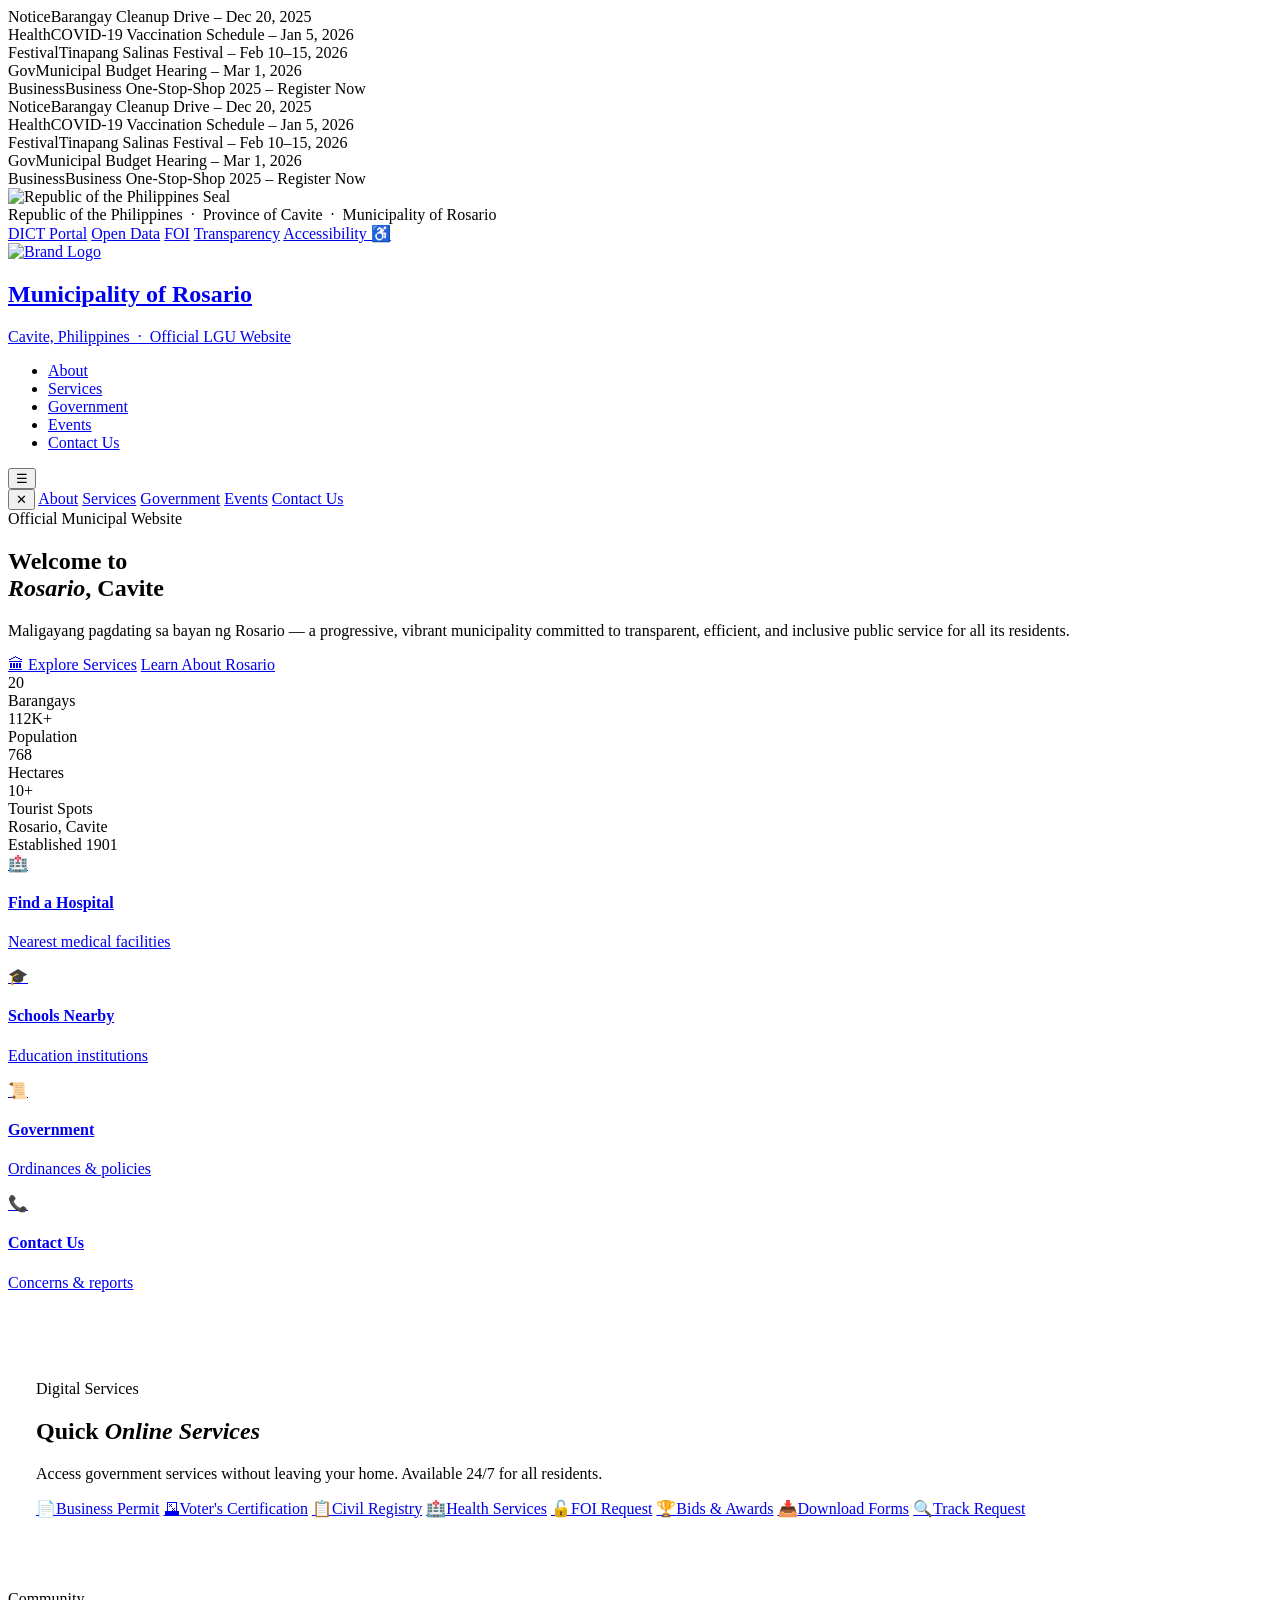
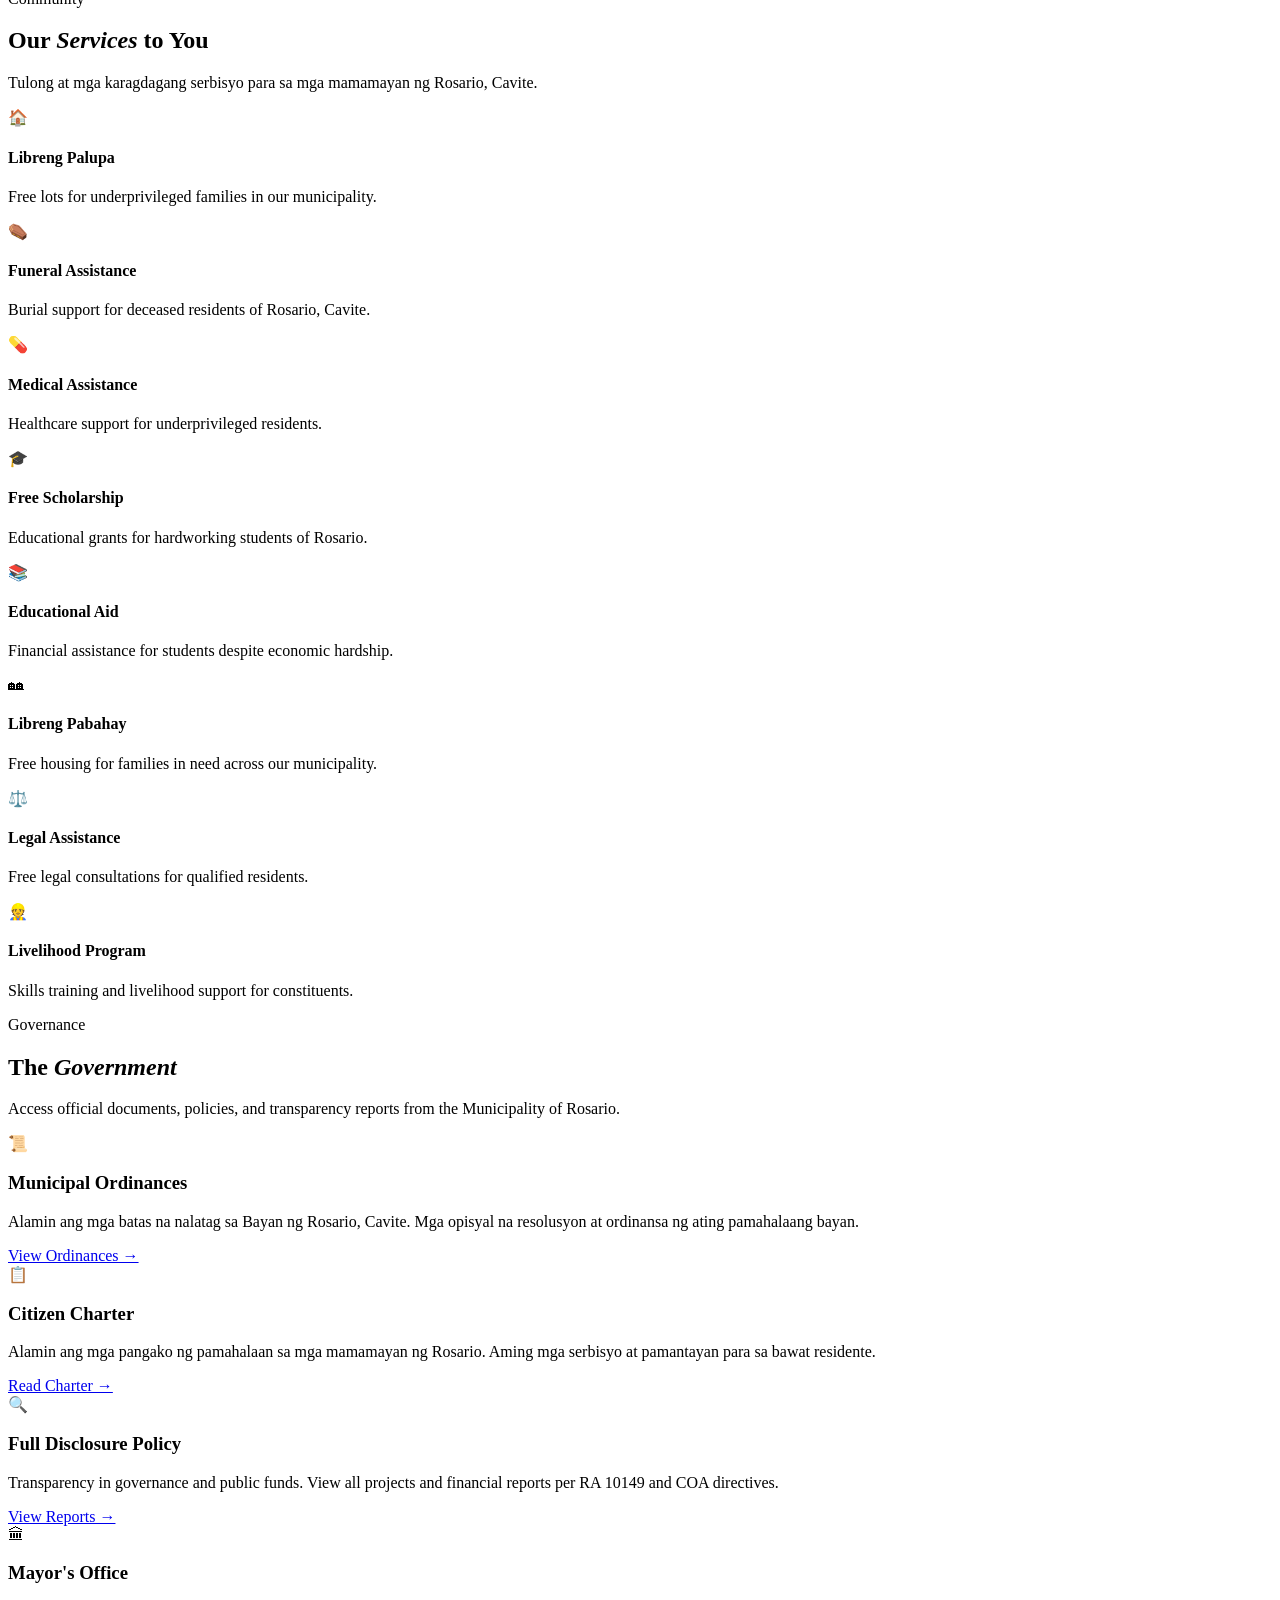
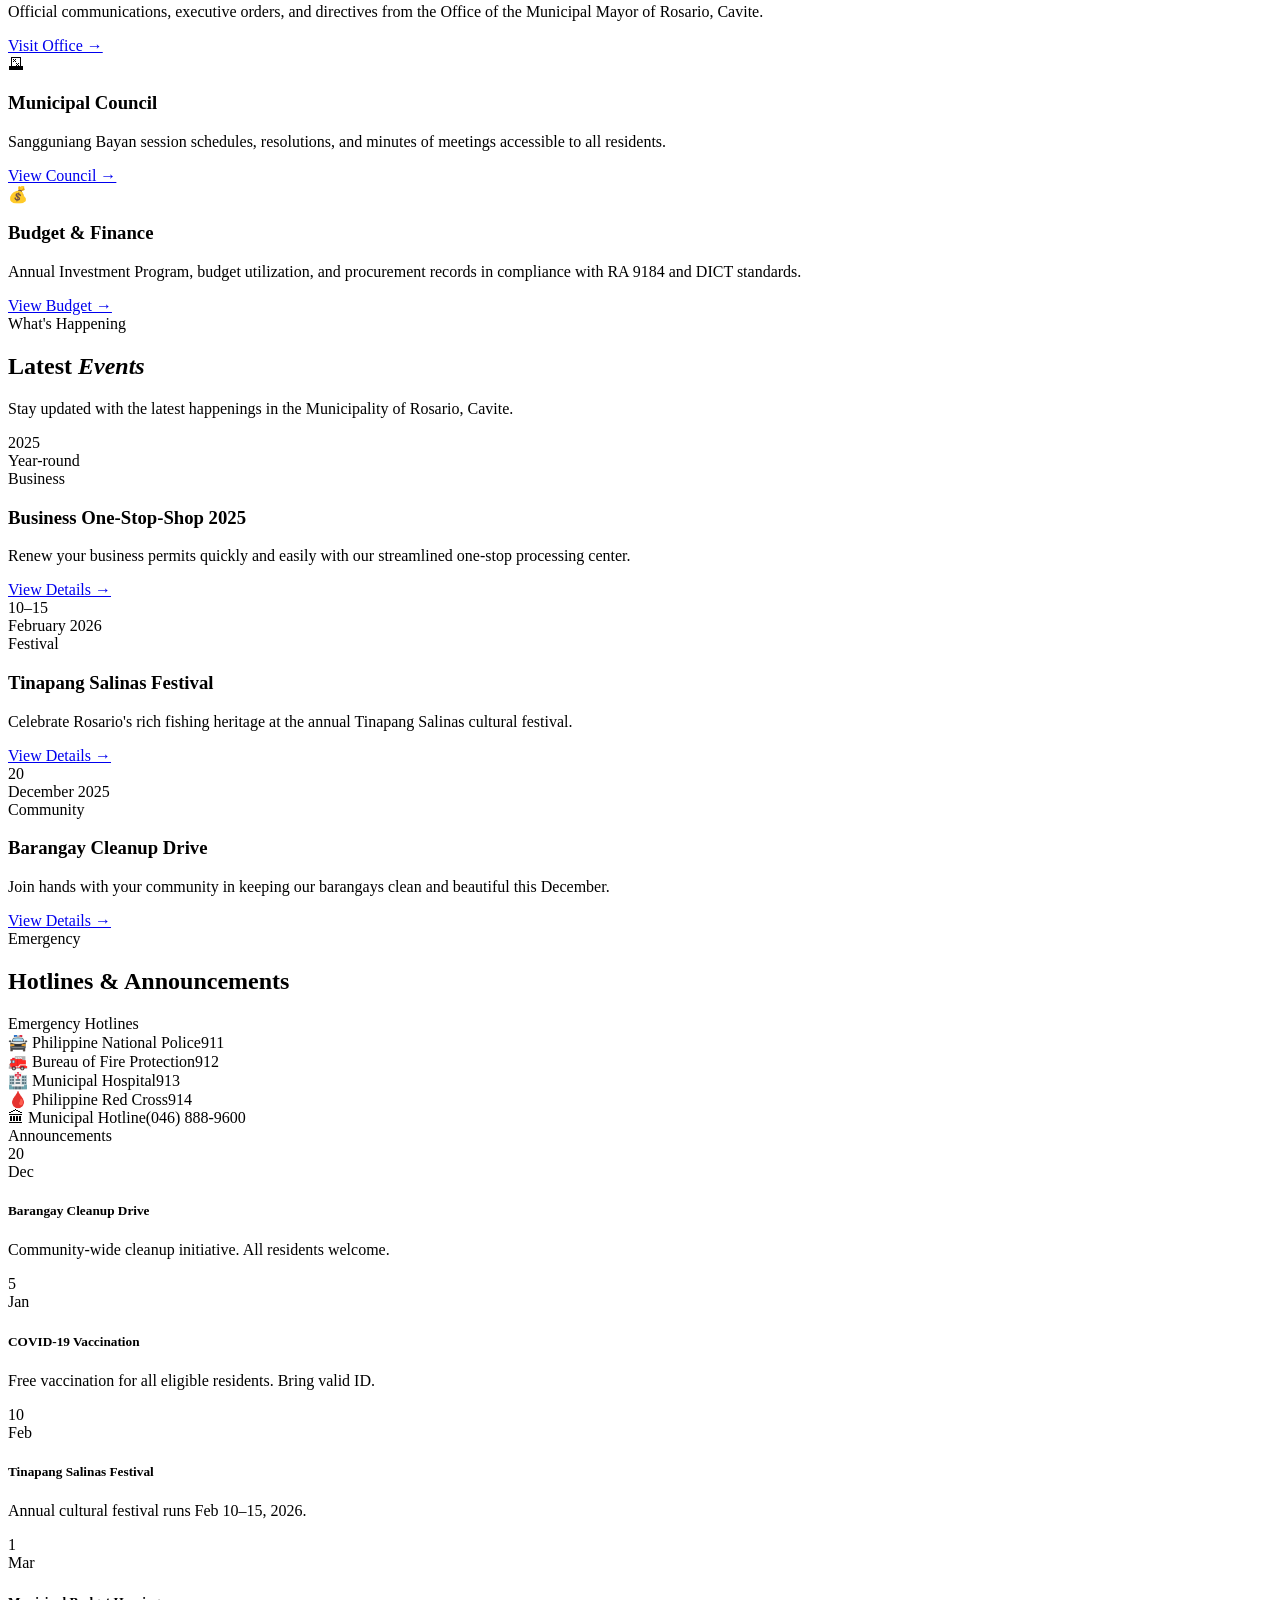
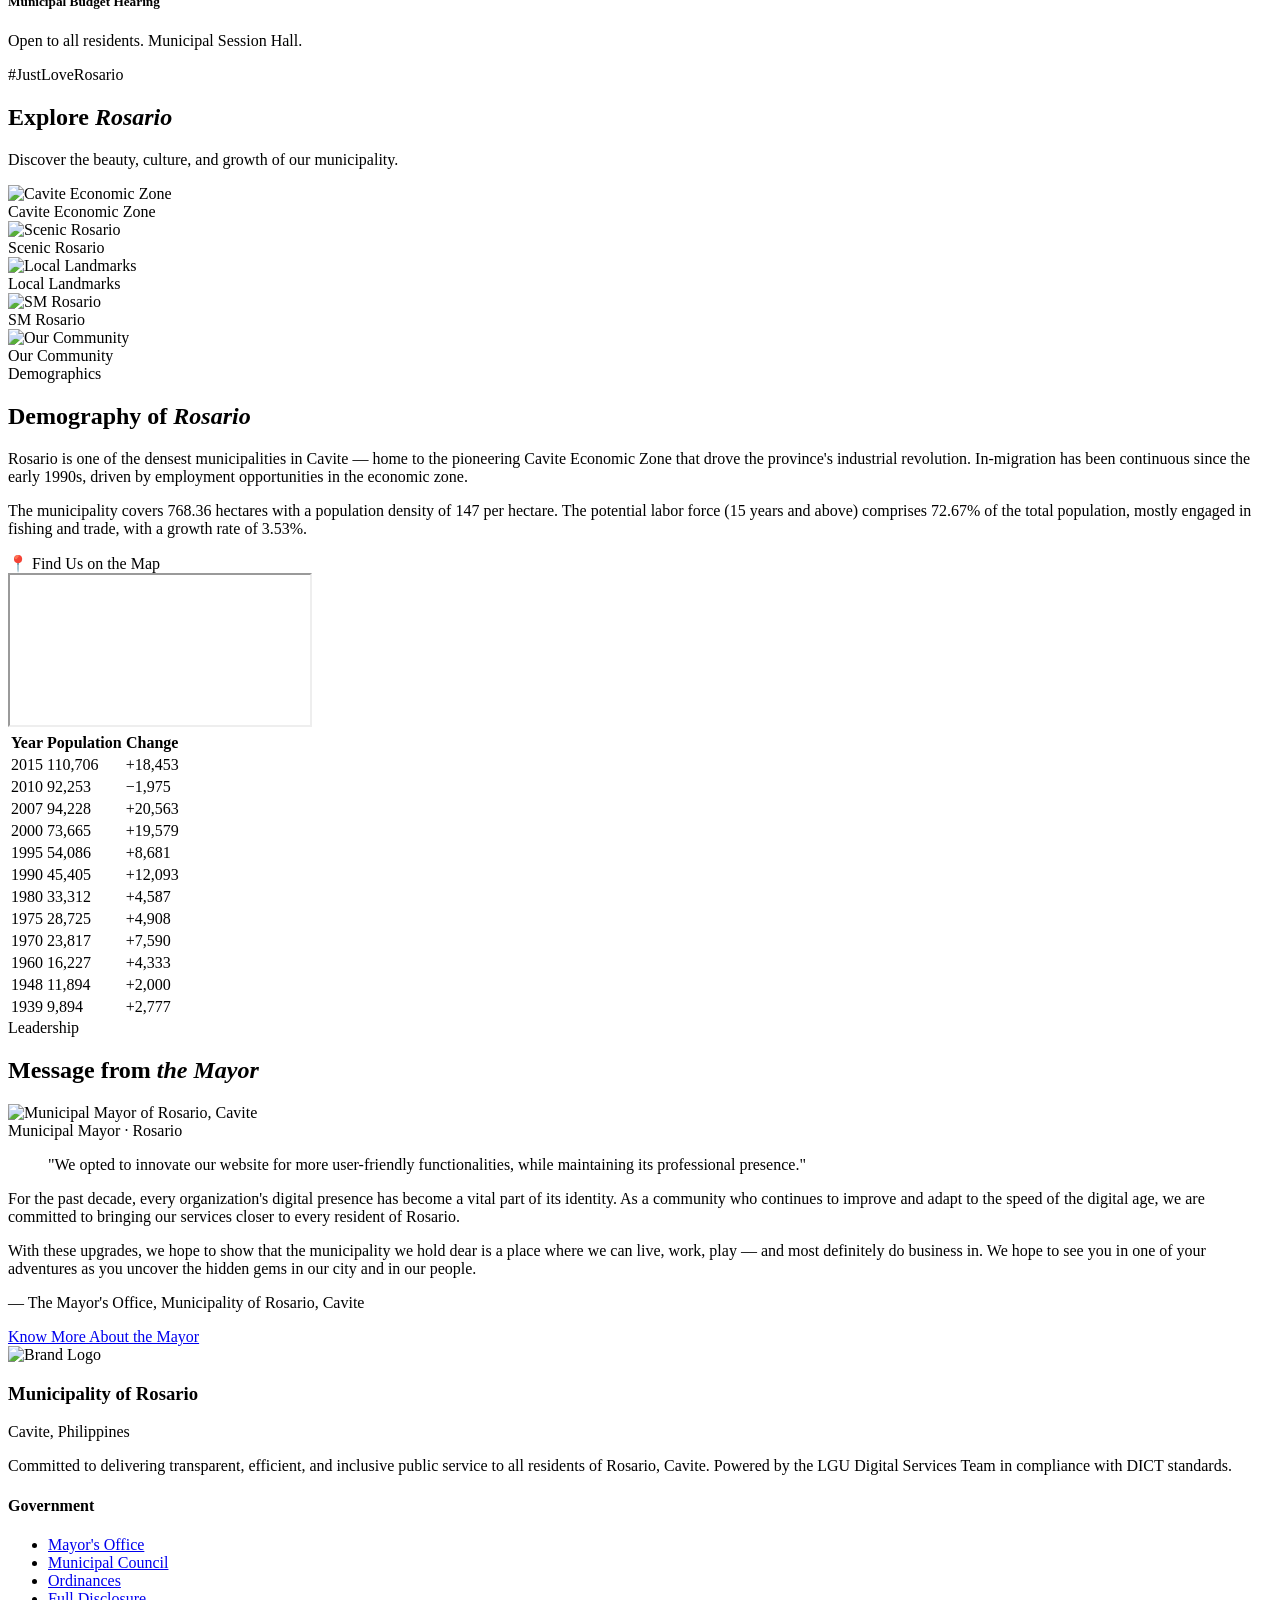
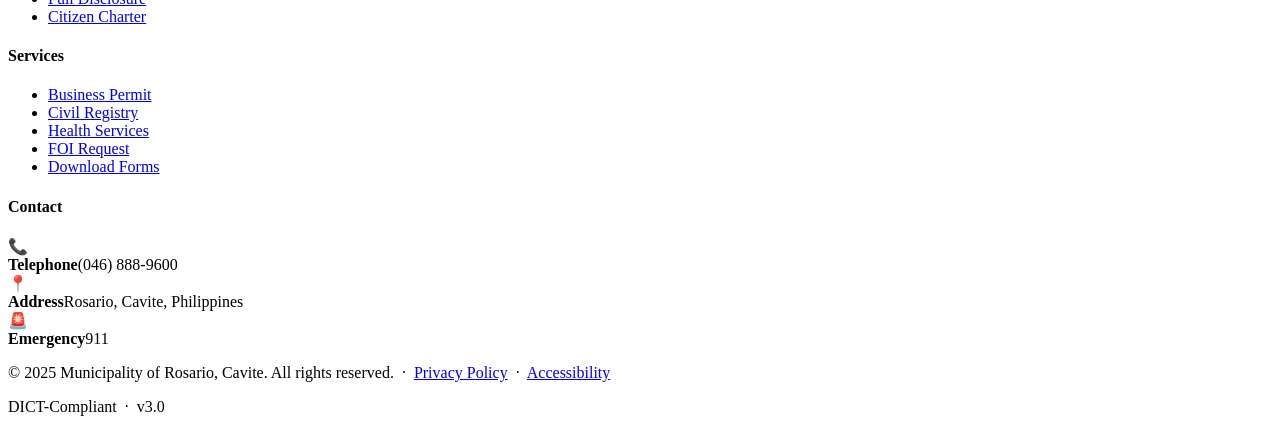
==== commit cf8a1e61: "Update index.html" ====
--- a/index.html
+++ b/index.html
@@ -7,600 +7,11 @@
 <meta name="description" content="Official Website of the Municipality of Rosario, Cavite, Philippines."/>
 <link rel="preconnect" href="https://fonts.googleapis.com"/>
 <link href="https://fonts.googleapis.com/css2?family=Outfit:wght@300;400;500;600;700;800&family=DM+Serif+Display:ital@0;1&display=swap" rel="stylesheet"/>
-<style>
-/* ═══════════════════════════════════════════════════
-   TOKENS  |  Green Primary · Red Secondary · Dark BG
-   ═══════════════════════════════════════════════════ */
-:root {
-  /* Greens */
-  --g-900: #032B18;
-  --g-800: #064D2C;
-  --g-700: #0A6B3A;
-  --g-600: #0D8547;
-  --g-500: #11A058;
-  --g-400: #1FBF6D;
-  --g-300: #4DD490;
-  --g-200: #A3EDCA;
-  --g-100: #E6FAF2;
-
-  /* Reds */
-  --r-900: #5C0410;
-  --r-700: #9E0D1E;
-  --r-500: #CE1126;
-  --r-400: #E5253B;
-  --r-200: #F9A0AB;
-
-  /* Darks */
-  --dark-1: #080D0A;
-  --dark-2: #0C1410;
-  --dark-3: #111C15;
-  --dark-4: #162319;
-  --dark-5: #1C2D21;
-  --dark-6: #223628;
-
-  /* Neutrals */
-  --n-50:  #F2F7F4;
-  --n-200: #B8CCBE;
-  --n-400: #6B8A74;
-  --n-600: #3A5040;
-
-  --border-g: rgba(17,160,88,0.15);
-  --border-r: rgba(206,17,38,0.2);
-  --border-w: rgba(255,255,255,0.06);
-
-  --font-ui:   'Outfit', system-ui, sans-serif;
-  --font-disp: 'DM Serif Display', Georgia, serif;
-
-  --r-sm:  6px;
-  --r-md:  12px;
-  --r-lg:  20px;
-  --r-xl:  32px;
-
-  --glow-g: 0 0 32px rgba(17,160,88,0.25);
-  --glow-r: 0 0 24px rgba(206,17,38,0.3);
-  --shadow: 0 8px 32px rgba(0,0,0,0.5);
-  --shadow-lg: 0 20px 60px rgba(0,0,0,0.7);
-}
-
-/* ─── BASE ─── */
-*,*::before,*::after{box-sizing:border-box;margin:0;padding:0}
-html{scroll-behavior:smooth;font-size:16px}
-body{font-family:var(--font-ui);background:var(--dark-1);color:var(--n-50);line-height:1.6;overflow-x:hidden}
-a{color:inherit;text-decoration:none}
-img{max-width:100%;display:block}
-
-/* ─── SCROLLBAR ─── */
-::-webkit-scrollbar{width:6px}
-::-webkit-scrollbar-track{background:var(--dark-2)}
-::-webkit-scrollbar-thumb{background:var(--g-700);border-radius:3px}
-
-/* ─── TICKER ─── */
-.ticker{
-  background:var(--r-700);
-  border-bottom:1px solid rgba(206,17,38,0.4);
-  overflow:hidden;white-space:nowrap;padding:7px 0;position:relative;z-index:300;
-}
-.ticker-track{display:inline-flex;animation:tick 45s linear infinite}
-.ticker-track:hover{animation-play-state:paused}
-.ticker-item{
-  font-size:.73rem;font-weight:500;letter-spacing:.04em;
-  color:rgba(255,255,255,.85);padding:0 2.5rem;
-  border-right:1px solid rgba(255,255,255,.15);
-  display:flex;align-items:center;gap:8px;
-}
-.t-tag{
-  background:rgba(255,255,255,.12);border:1px solid rgba(255,255,255,.2);
-  border-radius:4px;font-size:.6rem;font-weight:700;
-  padding:1px 7px;text-transform:uppercase;letter-spacing:.07em;color:#fff;
-}
-@keyframes tick{0%{transform:translateX(0)}100%{transform:translateX(-50%)}}
-
-/* ─── TOPBAR ─── */
-.topbar{
-  background:var(--dark-2);border-bottom:1px solid var(--border-w);
-  padding:5px 0;font-size:.7rem;
-}
-.topbar-inner{
-  max-width:1280px;margin:0 auto;padding:0 28px;
-  display:flex;justify-content:space-between;align-items:center;gap:12px;
-}
-.topbar-left{display:flex;align-items:center;gap:10px;color:var(--n-200)}
-.ph-flag{display:flex;height:14px;width:28px;border-radius:2px;overflow:hidden;flex-shrink:0}
-.ph-flag span:nth-child(1){flex:1;background:var(--r-500)}
-.ph-flag span:nth-child(2){flex:1;background:#fff}
-.ph-flag span:nth-child(3){flex:1;background:var(--g-600)}
-.topbar-right{display:flex;gap:0}
-.topbar-right a{
-  color:var(--n-400);padding:4px 12px;
-  border-right:1px solid var(--border-w);font-size:.68rem;font-weight:500;
-  transition:color .2s;letter-spacing:.03em;
-}
-.topbar-right a:last-child{border-right:none}
-.topbar-right a:hover{color:var(--g-400)}
-
-/* ─── HEADER ─── */
-header{
-  position:sticky;top:0;z-index:200;
-  background:rgba(8,13,10,.96);
-  backdrop-filter:blur(20px) saturate(180%);
-  border-bottom:1px solid var(--border-g);
-  transition:border-color .3s,box-shadow .3s;
-}
-header.scrolled{
-  border-bottom-color:var(--g-700);
-  box-shadow:0 4px 40px rgba(0,0,0,.8),0 0 0 1px var(--border-g);
-}
-nav{
-  max-width:1280px;margin:0 auto;padding:0 28px;
-  display:flex;align-items:center;justify-content:space-between;height:68px;
-}
-.brand{display:flex;align-items:center;gap:14px}
-.brand-logo{
-  position:relative;width:44px;height:44px;flex-shrink:0;
-}
-.brand-logo-ring{
-  width:44px;height:44px;border-radius:50%;
-  background:linear-gradient(135deg,var(--g-600),var(--g-400));
-  display:flex;align-items:center;justify-content:center;
-  font-size:20px;
-  box-shadow:0 0 0 2px var(--dark-1),0 0 0 4px var(--g-700),var(--glow-g);
-}
-.brand-copy h1{
-  font-family:var(--font-disp);font-size:.98rem;font-weight:400;
-  color:#fff;line-height:1.1;letter-spacing:.01em;
-}
-.brand-copy p{
-  font-size:.62rem;font-weight:600;letter-spacing:.12em;
-  text-transform:uppercase;color:var(--g-400);margin-top:1px;
-}
-.nav-menu{display:flex;align-items:center;gap:2px;list-style:none}
-.nav-menu a{
-  display:block;padding:7px 13px;font-size:.78rem;font-weight:600;
-  letter-spacing:.04em;text-transform:uppercase;color:var(--n-400);
-  border-radius:var(--r-sm);transition:color .2s,background .2s;
-}
-.nav-menu a:hover{color:#fff;background:rgba(255,255,255,.05)}
-.nav-menu a.active{color:var(--g-400)}
-.nav-cta{
-  background:var(--g-700)!important;color:#fff!important;
-  padding:7px 18px!important;border-radius:var(--r-sm)!important;
-  border:1px solid var(--g-600)!important;
-  transition:background .2s,box-shadow .2s!important;
-}
-.nav-cta:hover{background:var(--g-600)!important;box-shadow:var(--glow-g)!important}
-.ham{display:none;background:none;border:none;color:#fff;font-size:1.4rem;cursor:pointer;padding:6px}
-
-/* ─── HERO ─── */
-.hero{
-  position:relative;min-height:92vh;
-  display:flex;align-items:center;overflow:hidden;
-}
-.hero-bg{
-  position:absolute;inset:0;
-  background:
-    linear-gradient(120deg,rgba(8,13,10,.97) 0%,rgba(8,13,10,.85) 45%,rgba(10,107,58,.12) 100%),
-    url('https://briones777.github.io/lgu-demo-website/rsr-images/wide-aerial-view-cavite-export-p.jpg')
-    center/cover no-repeat;
-}
-/* animated green mesh */
-.hero-mesh{
-  position:absolute;inset:0;pointer-events:none;
-  background:
-    radial-gradient(ellipse 60% 80% at 85% 50%,rgba(17,160,88,.08) 0%,transparent 70%),
-    radial-gradient(ellipse 40% 60% at 15% 80%,rgba(206,17,38,.05) 0%,transparent 70%);
-}
-/* grid lines overlay */
-.hero-grid{
-  position:absolute;inset:0;pointer-events:none;
-  background-image:
-    linear-gradient(rgba(17,160,88,.04) 1px,transparent 1px),
-    linear-gradient(90deg,rgba(17,160,88,.04) 1px,transparent 1px);
-  background-size:60px 60px;
-}
-/* left accent bar */
-.hero-bar{
-  position:absolute;left:0;top:0;bottom:0;width:4px;
-  background:linear-gradient(to bottom,var(--r-500) 0%,var(--r-500) 33%,transparent 33%,transparent 66%,var(--g-500) 66%,var(--g-500) 100%);
-}
-.hero-inner{
-  position:relative;max-width:1280px;margin:0 auto;padding:100px 28px;
-  display:grid;grid-template-columns:1fr 400px;gap:64px;align-items:center;width:100%;
-}
-.hero-eyebrow{
-  display:inline-flex;align-items:center;gap:8px;
-  background:rgba(17,160,88,.08);
-  border:1px solid rgba(17,160,88,.25);
-  border-radius:100px;padding:5px 14px;
-  font-size:.67rem;font-weight:700;letter-spacing:.12em;text-transform:uppercase;
-  color:var(--g-400);margin-bottom:20px;
-}
-.hero-eyebrow::before{content:'';width:6px;height:6px;border-radius:50%;background:var(--g-400);animation:pulse 2s infinite}
-@keyframes pulse{0%,100%{opacity:1}50%{opacity:.3}}
-.hero-title{
-  font-family:var(--font-disp);
-  font-size:clamp(2.6rem,5vw,4.2rem);
-  line-height:1.05;color:#fff;margin-bottom:10px;
-}
-.hero-title em{font-style:italic;color:var(--g-300)}
-.hero-sub{
-  font-size:1rem;color:var(--n-200);max-width:520px;
-  line-height:1.75;margin-bottom:36px;font-weight:300;
-}
-.hero-actions{display:flex;gap:12px;flex-wrap:wrap}
-.btn{
-  display:inline-flex;align-items:center;gap:8px;
-  padding:12px 26px;border-radius:var(--r-sm);
-  font-family:var(--font-ui);font-size:.82rem;font-weight:700;
-  letter-spacing:.05em;text-transform:uppercase;cursor:pointer;
-  border:none;transition:all .2s;
-}
-.btn-green{background:var(--g-600);color:#fff;border:1px solid var(--g-500)}
-.btn-green:hover{background:var(--g-500);box-shadow:var(--glow-g);transform:translateY(-1px)}
-.btn-ghost{background:transparent;color:#fff;border:1px solid rgba(255,255,255,.18)}
-.btn-ghost:hover{border-color:var(--g-500);color:var(--g-400)}
-.btn-red{background:var(--r-500);color:#fff;border:1px solid var(--r-400)}
-.btn-red:hover{background:var(--r-400);box-shadow:var(--glow-r);transform:translateY(-1px)}
-
-/* ─── HERO STATS CARD ─── */
-.hero-card{
-  background:rgba(17,29,21,.8);
-  backdrop-filter:blur(24px);
-  border:1px solid var(--border-g);
-  border-radius:var(--r-lg);
-  padding:32px;
-  position:relative;overflow:hidden;
-}
-.hero-card::before{
-  content:'';position:absolute;top:0;left:0;right:0;height:3px;
-  background:linear-gradient(to right,var(--r-500) 0%,var(--g-500) 100%);
-}
-.hero-card-grid{display:grid;grid-template-columns:1fr 1fr;gap:24px}
-.hc-stat{text-align:center;padding:16px 8px;border-radius:var(--r-md);background:rgba(17,160,88,.06);border:1px solid var(--border-g)}
-.hc-num{font-family:var(--font-disp);font-size:2rem;color:var(--g-300);line-height:1}
-.hc-lbl{font-size:.65rem;font-weight:700;text-transform:uppercase;letter-spacing:.1em;color:var(--n-400);margin-top:5px}
-.hero-card-sep{height:1px;background:var(--border-w);margin:20px 0}
-.hero-card-tag{
-  display:flex;align-items:center;justify-content:center;gap:8px;
-  font-size:.68rem;font-weight:600;letter-spacing:.06em;
-  text-transform:uppercase;color:var(--n-400);
-}
-.hero-card-dot{width:6px;height:6px;border-radius:50%}
-
-/* ─── QUICK ACCESS ─── */
-.quick-band{background:var(--dark-3);border-top:1px solid var(--border-g);border-bottom:1px solid var(--border-w)}
-.qa-row{max-width:1280px;margin:0 auto;display:grid;grid-template-columns:repeat(4,1fr)}
-.qa-cell{
-  display:flex;align-items:center;gap:14px;padding:18px 28px;
-  border-right:1px solid var(--border-w);cursor:pointer;
-  transition:background .2s;color:inherit;
-}
-.qa-cell:last-child{border-right:none}
-.qa-cell:hover{background:rgba(17,160,88,.06)}
-.qa-ico{
-  width:40px;height:40px;flex-shrink:0;border-radius:var(--r-sm);
-  background:rgba(17,160,88,.1);border:1px solid var(--border-g);
-  display:flex;align-items:center;justify-content:center;font-size:18px;
-  transition:background .2s;
-}
-.qa-cell:hover .qa-ico{background:rgba(17,160,88,.18)}
-.qa-copy h4{font-size:.82rem;font-weight:700;color:#fff}
-.qa-copy p{font-size:.68rem;color:var(--n-400);margin-top:1px}
-
-/* ─── SECTIONS ─── */
-.section{padding:88px 28px;max-width:1280px;margin:0 auto}
-.s-bg-alt{background:var(--dark-2)}
-.s-bg-deep{background:var(--dark-3)}
-.lbl{
-  display:inline-flex;align-items:center;gap:8px;
-  font-size:.65rem;font-weight:700;letter-spacing:.14em;text-transform:uppercase;
-  color:var(--g-400);margin-bottom:10px;
-}
-.lbl::before{content:'';display:inline-block;width:20px;height:2px;background:var(--g-500)}
-.s-title{
-  font-family:var(--font-disp);
-  font-size:clamp(1.8rem,3vw,2.6rem);
-  color:#fff;line-height:1.15;margin-bottom:10px;
-}
-.s-title em{font-style:italic;color:var(--g-300)}
-.s-title .accent{color:var(--r-400)}
-.s-sub{font-size:.95rem;color:var(--n-200);max-width:540px;line-height:1.75;margin-bottom:48px;font-weight:300}
-.rule{width:40px;height:2px;border-radius:2px;background:var(--g-600);margin:14px 0 48px}
-
-/* ─── SERVICES GRID ─── */
-.svc-grid{display:grid;grid-template-columns:repeat(4,1fr);gap:14px}
-.svc-card{
-  background:var(--dark-4);border:1px solid var(--border-w);
-  border-radius:var(--r-md);padding:26px 20px;text-align:center;
-  cursor:pointer;transition:all .25s;position:relative;overflow:hidden;
-}
-.svc-card::after{
-  content:'';position:absolute;inset:0;
-  background:linear-gradient(135deg,rgba(17,160,88,.07),transparent);
-  opacity:0;transition:opacity .3s;
-}
-.svc-card:hover{border-color:var(--g-700);transform:translateY(-3px);box-shadow:0 8px 24px rgba(0,0,0,.4)}
-.svc-card:hover::after{opacity:1}
-.svc-ico{
-  width:48px;height:48px;border-radius:var(--r-md);
-  background:rgba(17,160,88,.1);border:1px solid var(--border-g);
-  display:flex;align-items:center;justify-content:center;
-  font-size:22px;margin:0 auto 14px;transition:background .25s;
-}
-.svc-card:hover .svc-ico{background:rgba(17,160,88,.2)}
-.svc-card h4{font-size:.82rem;font-weight:700;color:#fff;margin-bottom:5px}
-.svc-card p{font-size:.72rem;color:var(--n-400);line-height:1.5}
-
-/* ─── ONLINE SERVICES ─── */
-.online-section{background:var(--dark-4);border-top:1px solid var(--border-w);border-bottom:1px solid var(--border-w)}
-.online-grid{display:grid;grid-template-columns:repeat(4,1fr);gap:10px}
-.online-btn{
-  background:rgba(17,160,88,.06);border:1px solid var(--border-g);
-  border-radius:var(--r-md);padding:20px 14px;text-align:center;
-  cursor:pointer;transition:all .2s;color:#fff;
-  font-size:.8rem;font-weight:600;letter-spacing:.02em;
-  display:flex;flex-direction:column;align-items:center;gap:10px;
-}
-.online-btn:hover{background:rgba(17,160,88,.14);border-color:var(--g-500);transform:translateY(-2px);box-shadow:var(--glow-g)}
-.online-btn span{font-size:1.7rem}
-
-/* ─── GOVERNMENT ─── */
-.gov-grid{display:grid;grid-template-columns:repeat(3,1fr);gap:16px}
-.gov-card{
-  background:var(--dark-4);border:1px solid var(--border-w);
-  border-radius:var(--r-md);padding:28px;
-  transition:all .25s;position:relative;overflow:hidden;
-  display:flex;flex-direction:column;gap:12px;
-}
-.gov-card::before{
-  content:'';position:absolute;top:0;left:0;right:0;height:3px;
-  background:var(--r-700);transform:scaleX(0);transform-origin:left;transition:transform .3s;
-}
-.gov-card:hover{border-color:var(--border-r);transform:translateY(-2px);box-shadow:var(--shadow)}
-.gov-card:hover::before{transform:scaleX(1)}
-.gov-ico{
-  width:42px;height:42px;border-radius:var(--r-sm);
-  background:rgba(206,17,38,.1);border:1px solid rgba(206,17,38,.15);
-  display:flex;align-items:center;justify-content:center;font-size:19px;
-}
-.gov-card h3{font-size:.95rem;font-weight:700;color:#fff}
-.gov-card p{font-size:.8rem;color:var(--n-400);line-height:1.6;flex:1}
-.gov-lnk{
-  font-size:.72rem;font-weight:700;color:var(--g-400);
-  text-transform:uppercase;letter-spacing:.05em;
-  display:inline-flex;align-items:center;gap:4px;margin-top:4px;
-}
-.gov-lnk:hover{color:var(--g-300)}
-
-/* ─── EVENTS ─── */
-.evt-grid{display:grid;grid-template-columns:repeat(3,1fr);gap:16px}
-.evt-card{
-  background:var(--dark-4);border:1px solid var(--border-w);
-  border-radius:var(--r-md);overflow:hidden;transition:all .25s;
-}
-.evt-card:hover{transform:translateY(-4px);box-shadow:var(--shadow);border-color:var(--g-700)}
-.evt-head{
-  background:linear-gradient(135deg,var(--g-800),var(--g-700));
-  padding:20px 22px;display:flex;justify-content:space-between;align-items:center;
-  border-bottom:1px solid rgba(255,255,255,.06);
-}
-.evt-date-n{font-family:var(--font-disp);font-size:2.2rem;color:#fff;line-height:1}
-.evt-date-m{font-size:.65rem;font-weight:700;text-transform:uppercase;letter-spacing:.08em;color:var(--g-200)}
-.evt-tag{
-  background:rgba(255,255,255,.1);border:1px solid rgba(255,255,255,.15);
-  border-radius:100px;padding:3px 10px;
-  font-size:.62rem;font-weight:700;text-transform:uppercase;letter-spacing:.06em;color:#fff;
-}
-.evt-body{padding:22px}
-.evt-body h3{font-size:.95rem;font-weight:700;color:#fff;margin-bottom:8px}
-.evt-body p{font-size:.8rem;color:var(--n-400);line-height:1.6}
-.evt-lnk{
-  display:inline-flex;align-items:center;gap:4px;
-  font-size:.72rem;font-weight:700;color:var(--g-400);
-  text-transform:uppercase;letter-spacing:.05em;margin-top:14px;
-}
-.evt-lnk:hover{color:var(--g-300)}
-
-/* ─── EMERGENCY ─── */
-.emg-grid{display:grid;grid-template-columns:1fr 1fr;gap:20px}
-.emg-panel{
-  background:var(--dark-4);border:1px solid var(--border-w);
-  border-radius:var(--r-md);padding:28px;
-}
-.emg-title{
-  display:flex;align-items:center;gap:9px;
-  font-size:.68rem;font-weight:700;letter-spacing:.12em;text-transform:uppercase;
-  color:var(--r-400);margin-bottom:20px;padding-bottom:14px;
-  border-bottom:1px solid var(--border-w);
-}
-.emg-title .dot{width:8px;height:8px;border-radius:50%;background:var(--r-500);box-shadow:0 0 8px var(--r-500);animation:pulse 1.5s infinite}
-.hl-row{
-  display:flex;align-items:center;justify-content:space-between;
-  padding:11px 0;border-bottom:1px solid var(--border-w);
-}
-.hl-row:last-child{border-bottom:none}
-.hl-name{font-size:.83rem;font-weight:500;color:var(--n-200)}
-.hl-num{font-family:var(--font-disp);font-size:1rem;color:var(--g-300);letter-spacing:.04em}
-.ann-row{display:flex;gap:14px;padding:12px 0;border-bottom:1px solid var(--border-w);align-items:flex-start}
-.ann-row:last-child{border-bottom:none}
-.ann-cal{
-  flex-shrink:0;text-align:center;
-  background:rgba(17,160,88,.08);border:1px solid var(--border-g);
-  border-radius:var(--r-sm);padding:6px 10px;min-width:46px;
-}
-.ann-cal-n{font-family:var(--font-disp);font-size:1.15rem;color:var(--g-400);line-height:1}
-.ann-cal-m{font-size:.58rem;text-transform:uppercase;color:var(--n-400);letter-spacing:.05em}
-.ann-copy h5{font-size:.83rem;font-weight:700;color:#fff;margin-bottom:2px}
-.ann-copy p{font-size:.73rem;color:var(--n-400);line-height:1.5}
-
-/* ─── GALLERY ─── */
-.gal-grid{
-  display:grid;
-  grid-template-columns:1.4fr 1fr 1fr;
-  grid-template-rows:200px 200px;
-  gap:10px;
-}
-.gal-item{border-radius:var(--r-md);overflow:hidden;position:relative;cursor:pointer}
-.gal-item:first-child{grid-row:1/3}
-.gal-item img{width:100%;height:100%;object-fit:cover;transition:transform .45s,filter .45s;filter:brightness(.75) saturate(.9)}
-.gal-item:hover img{transform:scale(1.06);filter:brightness(.95) saturate(1.1)}
-.gal-overlay{
-  position:absolute;inset:0;
-  background:linear-gradient(to top,rgba(8,13,10,.85) 0%,transparent 55%);
-  display:flex;align-items:flex-end;padding:14px 16px;
-  opacity:0;transition:opacity .3s;
-}
-.gal-item:hover .gal-overlay{opacity:1}
-.gal-overlay span{font-size:.72rem;font-weight:700;color:#fff;text-transform:uppercase;letter-spacing:.07em;border-left:2px solid var(--g-400);padding-left:8px}
-
-/* ─── DEMOGRAPHICS ─── */
-.demo-2col{display:grid;grid-template-columns:1fr 380px;gap:48px;align-items:start}
-.demo-txt{font-size:.88rem;color:var(--n-200);line-height:1.8;margin-bottom:20px;font-weight:300}
-.demo-tbl{
-  background:var(--dark-4);border:1px solid var(--border-w);
-  border-radius:var(--r-md);overflow:hidden;
-}
-.demo-tbl table{width:100%;border-collapse:collapse}
-.demo-tbl th{
-  background:var(--g-900);color:var(--g-300);
-  font-size:.67rem;font-weight:700;text-transform:uppercase;letter-spacing:.08em;
-  padding:11px 16px;text-align:left;border-bottom:1px solid var(--border-g);
-}
-.demo-tbl td{padding:9px 16px;font-size:.8rem;border-bottom:1px solid var(--border-w);color:var(--n-50)}
-.demo-tbl tr:last-child td{border-bottom:none}
-.demo-tbl tr:hover td{background:rgba(17,160,88,.04)}
-.pos{color:var(--g-400);font-weight:600}
-.neg{color:var(--r-400);font-weight:600}
-.map-box{
-  background:var(--dark-4);border:1px solid var(--border-w);
-  border-radius:var(--r-md);overflow:hidden;margin-top:24px;
-}
-.map-hd{
-  padding:14px 18px;border-bottom:1px solid var(--border-w);
-  font-size:.68rem;font-weight:700;text-transform:uppercase;
-  letter-spacing:.09em;color:var(--g-400);display:flex;align-items:center;gap:7px;
-}
-.map-box iframe{width:100%;height:200px;border:none;display:block}
-
-/* ─── MAYOR ─── */
-.mayor-2col{display:grid;grid-template-columns:280px 1fr;gap:64px;align-items:center}
-.mayor-img-wrap{position:relative}
-.mayor-img{
-  width:100%;aspect-ratio:3/4;object-fit:cover;
-  border-radius:var(--r-lg);
-  border:2px solid var(--g-700);
-  box-shadow:var(--shadow-lg),var(--glow-g);
-}
-.mayor-ribbon{
-  position:absolute;bottom:-12px;left:50%;transform:translateX(-50%);
-  background:var(--r-700);border:1px solid var(--r-500);
-  border-radius:100px;padding:5px 16px;white-space:nowrap;
-  font-size:.65rem;font-weight:700;letter-spacing:.08em;text-transform:uppercase;color:#fff;
-}
-.mayor-quote{
-  font-family:var(--font-disp);font-size:1.35rem;font-style:italic;
-  color:var(--g-200);line-height:1.5;margin-bottom:22px;
-  padding-left:20px;border-left:3px solid var(--g-500);
-}
-.mayor-body{font-size:.88rem;color:var(--n-200);line-height:1.8;margin-bottom:18px;font-weight:300}
-.mayor-sig{font-size:.75rem;color:var(--n-400);font-style:italic;margin-bottom:28px}
-
-/* ─── FOOTER ─── */
-footer{background:var(--dark-1);border-top:1px solid var(--border-g)}
-.foot-top{
-  max-width:1280px;margin:0 auto;padding:60px 28px 40px;
-  display:grid;grid-template-columns:1.8fr 1fr 1fr 1fr;gap:48px;
-}
-.foot-brand .brand-logo-ring{width:48px;height:48px;font-size:22px;margin-bottom:16px}
-.foot-brand h3{font-family:var(--font-disp);font-size:1.1rem;color:#fff;margin-bottom:2px}
-.foot-brand .sub{font-size:.65rem;font-weight:700;letter-spacing:.1em;text-transform:uppercase;color:var(--g-400);margin-bottom:14px}
-.foot-brand p{font-size:.8rem;color:var(--n-400);line-height:1.7;margin-bottom:20px;font-weight:300}
-.foot-flag{display:flex;height:3px;border-radius:2px;overflow:hidden;width:64px}
-.foot-flag span:nth-child(1){flex:1;background:var(--r-500)}
-.foot-flag span:nth-child(2){flex:1;background:#fff}
-.foot-flag span:nth-child(3){flex:1;background:var(--g-500)}
-.foot-col h4{
-  font-size:.68rem;font-weight:700;text-transform:uppercase;letter-spacing:.1em;
-  color:var(--g-400);margin-bottom:14px;padding-bottom:10px;border-bottom:1px solid var(--border-g);
-}
-.foot-col ul{list-style:none}
-.foot-col ul li{margin-bottom:9px}
-.foot-col ul li a{
-  font-size:.8rem;color:var(--n-400);transition:color .2s;
-  display:flex;align-items:center;gap:6px;
-}
-.foot-col ul li a::before{content:'›';color:var(--g-600);font-weight:700}
-.foot-col ul li a:hover{color:#fff}
-.foot-contact-row{display:flex;align-items:flex-start;gap:10px;margin-bottom:12px}
-.fci{font-size:15px;flex-shrink:0;margin-top:1px}
-.fci-txt{font-size:.8rem;color:var(--n-400);line-height:1.5}
-.fci-txt strong{display:block;color:var(--n-50);font-weight:600}
-.foot-btm{
-  border-top:1px solid var(--border-w);
-  max-width:1280px;margin:0 auto;padding:18px 28px;
-  display:flex;justify-content:space-between;align-items:center;flex-wrap:wrap;gap:12px;
-}
-.foot-btm p{font-size:.68rem;color:var(--n-600)}
-.foot-btm a{color:var(--g-500)}
-.foot-btm a:hover{color:var(--g-300)}
-.dict-chip{
-  display:flex;align-items:center;gap:7px;
-  background:rgba(17,160,88,.08);border:1px solid var(--border-g);
-  border-radius:var(--r-sm);padding:5px 12px;
-  font-size:.65rem;font-weight:700;letter-spacing:.07em;text-transform:uppercase;color:var(--g-400);
-}
-.dict-dot{width:6px;height:6px;border-radius:50%;background:var(--g-400);animation:pulse 2s infinite}
-
-/* ─── SCROLL ANIM ─── */
-.fi{opacity:0;transform:translateY(22px);transition:opacity .55s ease,transform .55s ease}
-.fi.vis{opacity:1;transform:translateY(0)}
-.fi-l{opacity:0;transform:translateX(-22px);transition:opacity .55s ease,transform .55s ease}
-.fi-l.vis{opacity:1;transform:translateX(0)}
-
-/* ─── MOBILE NAV DRAWER ─── */
-.drawer{
-  display:none;position:fixed;inset:0;z-index:500;
-  background:rgba(8,13,10,.97);backdrop-filter:blur(20px);
-  flex-direction:column;align-items:center;justify-content:center;gap:12px;
-}
-.drawer.open{display:flex}
-.drawer a{
-  font-size:1.2rem;font-weight:700;letter-spacing:.06em;text-transform:uppercase;
-  color:#fff;padding:12px 32px;border-radius:var(--r-sm);transition:all .2s;
-}
-.drawer a:hover{background:rgba(17,160,88,.1);color:var(--g-300)}
-.drawer-close{
-  position:absolute;top:20px;right:24px;
-  background:none;border:none;color:#fff;font-size:1.6rem;cursor:pointer;
-}
-
-/* ─── RESPONSIVE ─── */
-@media(max-width:1024px){
-  .hero-inner{grid-template-columns:1fr}
-  .hero-card{display:none}
-  .gov-grid{grid-template-columns:1fr 1fr}
-  .evt-grid{grid-template-columns:1fr 1fr}
-  .demo-2col{grid-template-columns:1fr}
-  .mayor-2col{grid-template-columns:1fr;text-align:center}
-  .mayor-img-wrap{max-width:240px;margin:0 auto}
-  .foot-top{grid-template-columns:1fr 1fr;gap:32px}
-  .qa-row{grid-template-columns:repeat(2,1fr)}
-}
-@media(max-width:768px){
-  .nav-menu{display:none}
-  .ham{display:block}
-  .svc-grid{grid-template-columns:repeat(2,1fr)}
-  .online-grid{grid-template-columns:repeat(2,1fr)}
-  .gov-grid{grid-template-columns:1fr}
-  .evt-grid{grid-template-columns:1fr}
-  .emg-grid{grid-template-columns:1fr}
-  .gal-grid{grid-template-columns:1fr 1fr;grid-template-rows:auto}
-  .gal-item:first-child{grid-row:auto}
-  .foot-top{grid-template-columns:1fr;gap:28px}
-  .foot-btm{flex-direction:column;text-align:center}
-  .topbar-right{display:none}
-}
-</style>
+<link rel="stylesheet" href="styles.css"/>
+<link rel="icon" type="image/png" href="/images/MunicipalityRosario-logo.png">
+<script src="script.js" defer></script>
 </head>
+
 <body>
 
 <!-- TICKER -->
@@ -624,9 +35,15 @@
 <div class="topbar">
   <div class="topbar-inner">
     <div class="topbar-left">
-      <div class="ph-flag"><span></span><span></span><span></span></div>
-      Republic of the Philippines &nbsp;·&nbsp; Province of Cavite &nbsp;·&nbsp; Municipality of Rosario
-    </div>
+      <div class="ph-flag">
+  <img src="/images/pngtree-philippines-flag-png-image_6369971.png" alt="Republic of the Philippines Seal" class="ph-logo">
+</div>
+
+<div class="ph-text">
+  Republic of the Philippines &nbsp;·&nbsp;
+  Province of Cavite &nbsp;·&nbsp;
+  Municipality of Rosario
+</div>
     <div class="topbar-right">
       <a href="#">DICT Portal</a>
       <a href="#">Open Data</a>
@@ -642,7 +59,7 @@
   <nav>
     <a href="#" class="brand">
       <div class="brand-logo">
-        <div class="brand-logo-ring">🏛</div>
+        <img src="/images/MunicipalityRosario-logo.png" alt="Brand Logo" class="brand-img">
       </div>
       <div class="brand-copy">
         <h1>Municipality of Rosario</h1>
@@ -672,7 +89,9 @@
 
 <!-- HERO -->
 <section class="hero" id="home">
-  <div class="hero-bg"></div>
+  <div class="hero-bg">
+      <div class="bg-overlay"></div>
+  </div>
   <div class="hero-mesh"></div>
   <div class="hero-grid"></div>
   <div class="hero-bar"></div>
@@ -705,6 +124,7 @@
       </div>
     </div>
   </div>
+
 </section>
 
 <!-- QUICK ACCESS -->
@@ -1017,7 +437,9 @@
 <footer>
   <div class="foot-top">
     <div class="foot-brand">
-      <div class="brand-logo-ring">🏛</div>
+      <div class="brand-logo">
+        <img src="/images/MunicipalityRosario-logo.png" alt="Brand Logo" class="brand-img">
+      </div>
       <h3>Municipality of Rosario</h3>
       <div class="sub">Cavite, Philippines</div>
       <p>Committed to delivering transparent, efficient, and inclusive public service to all residents of Rosario, Cavite. Powered by the LGU Digital Services Team in compliance with DICT standards.</p>
@@ -1065,30 +487,6 @@
   </div>
 </footer>
 
-<script>
-/* Header scroll effect */
-const hdr=document.getElementById('hdr');
-window.addEventListener('scroll',()=>hdr.classList.toggle('scrolled',scrollY>40));
-
-/* Intersection Observer for fade-ins */
-const io=new IntersectionObserver(entries=>{
-  entries.forEach(e=>{if(e.isIntersecting){e.target.classList.add('vis')}});
-},{threshold:0.1});
-document.querySelectorAll('.fi,.fi-l').forEach(el=>io.observe(el));
-
-/* Smooth scroll */
-document.querySelectorAll('a[href^="#"]').forEach(a=>{
-  a.addEventListener('click',e=>{
-    const t=document.querySelector(a.getAttribute('href'));
-    if(t){e.preventDefault();t.scrollIntoView({behavior:'smooth',block:'start'})}
-  });
-});
-
-/* Mobile drawer */
-const drawer=document.getElementById('drawer');
-document.getElementById('hamBtn').addEventListener('click',()=>drawer.classList.add('open'));
-document.getElementById('drawerClose').addEventListener('click',()=>drawer.classList.remove('open'));
-function closeDrawer(){drawer.classList.remove('open')}
-</script>
+<script src="script.js" defer></script>
 </body>
 </html>
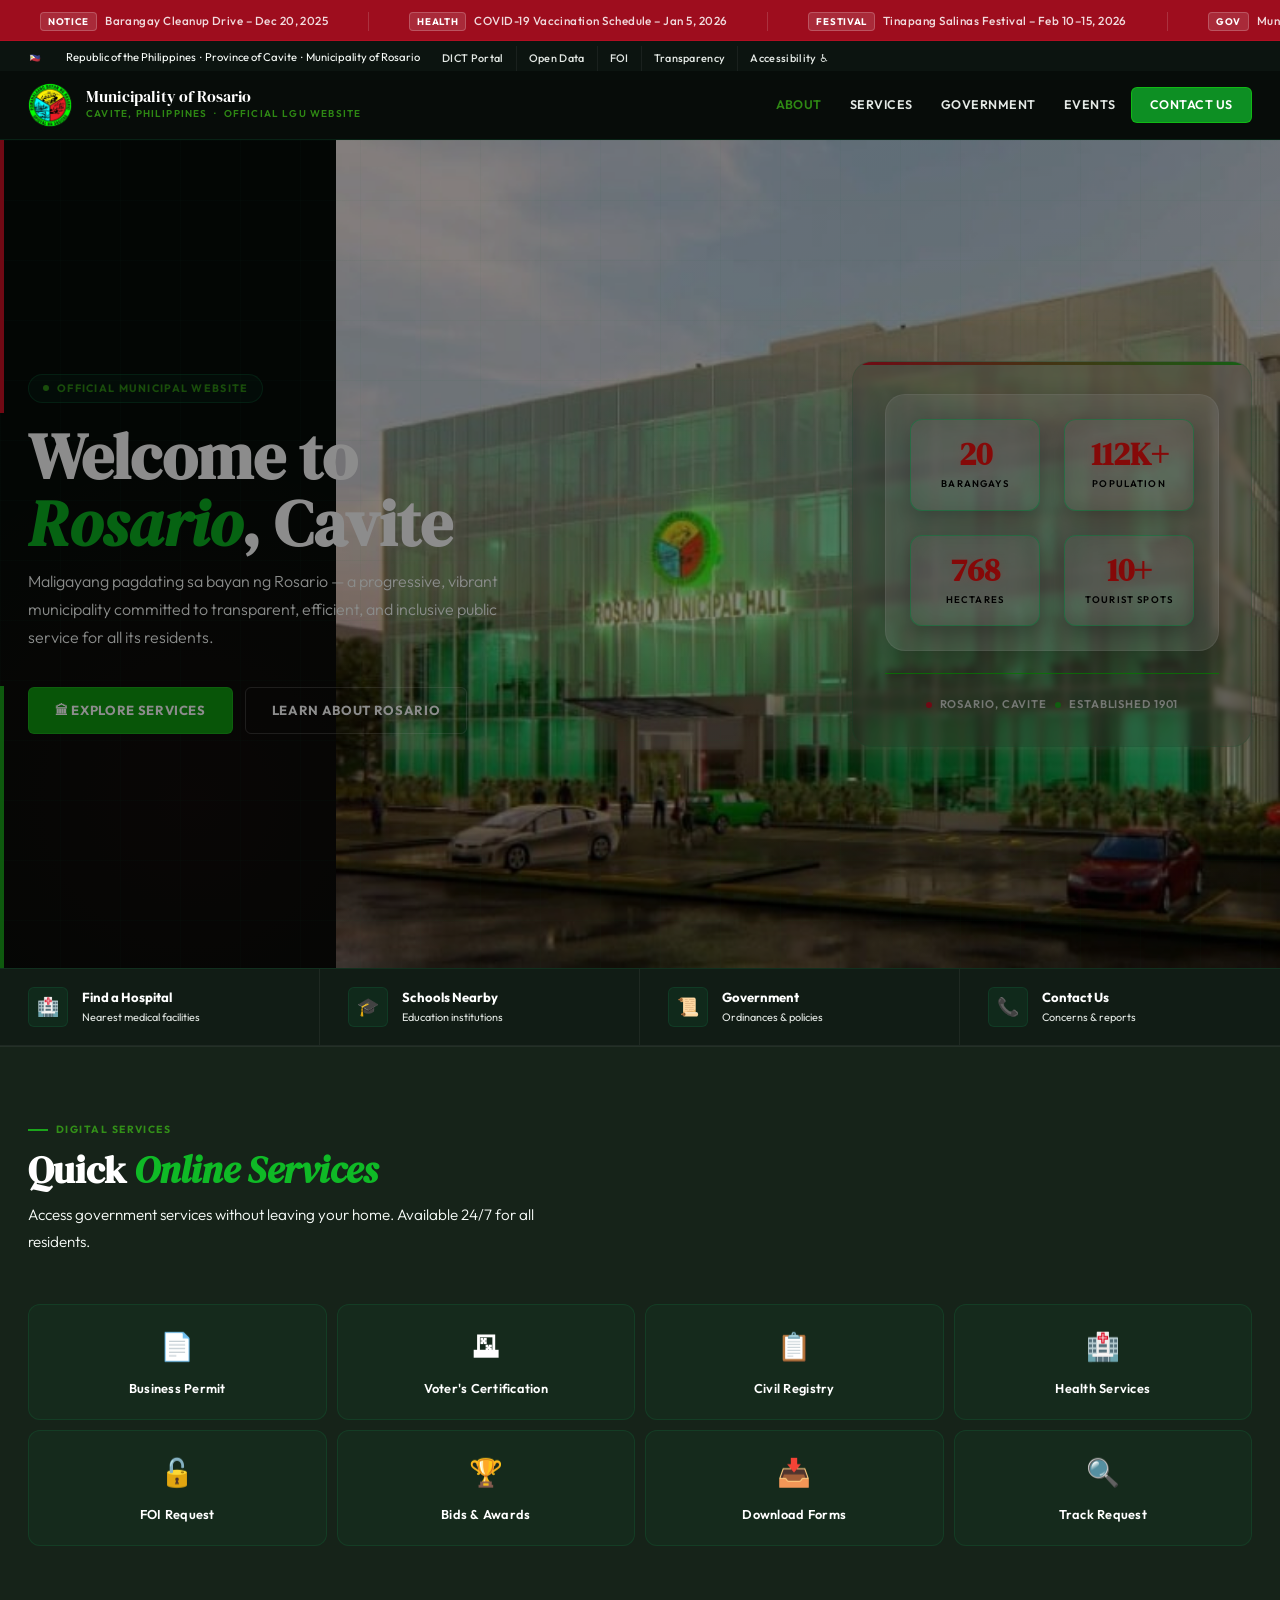
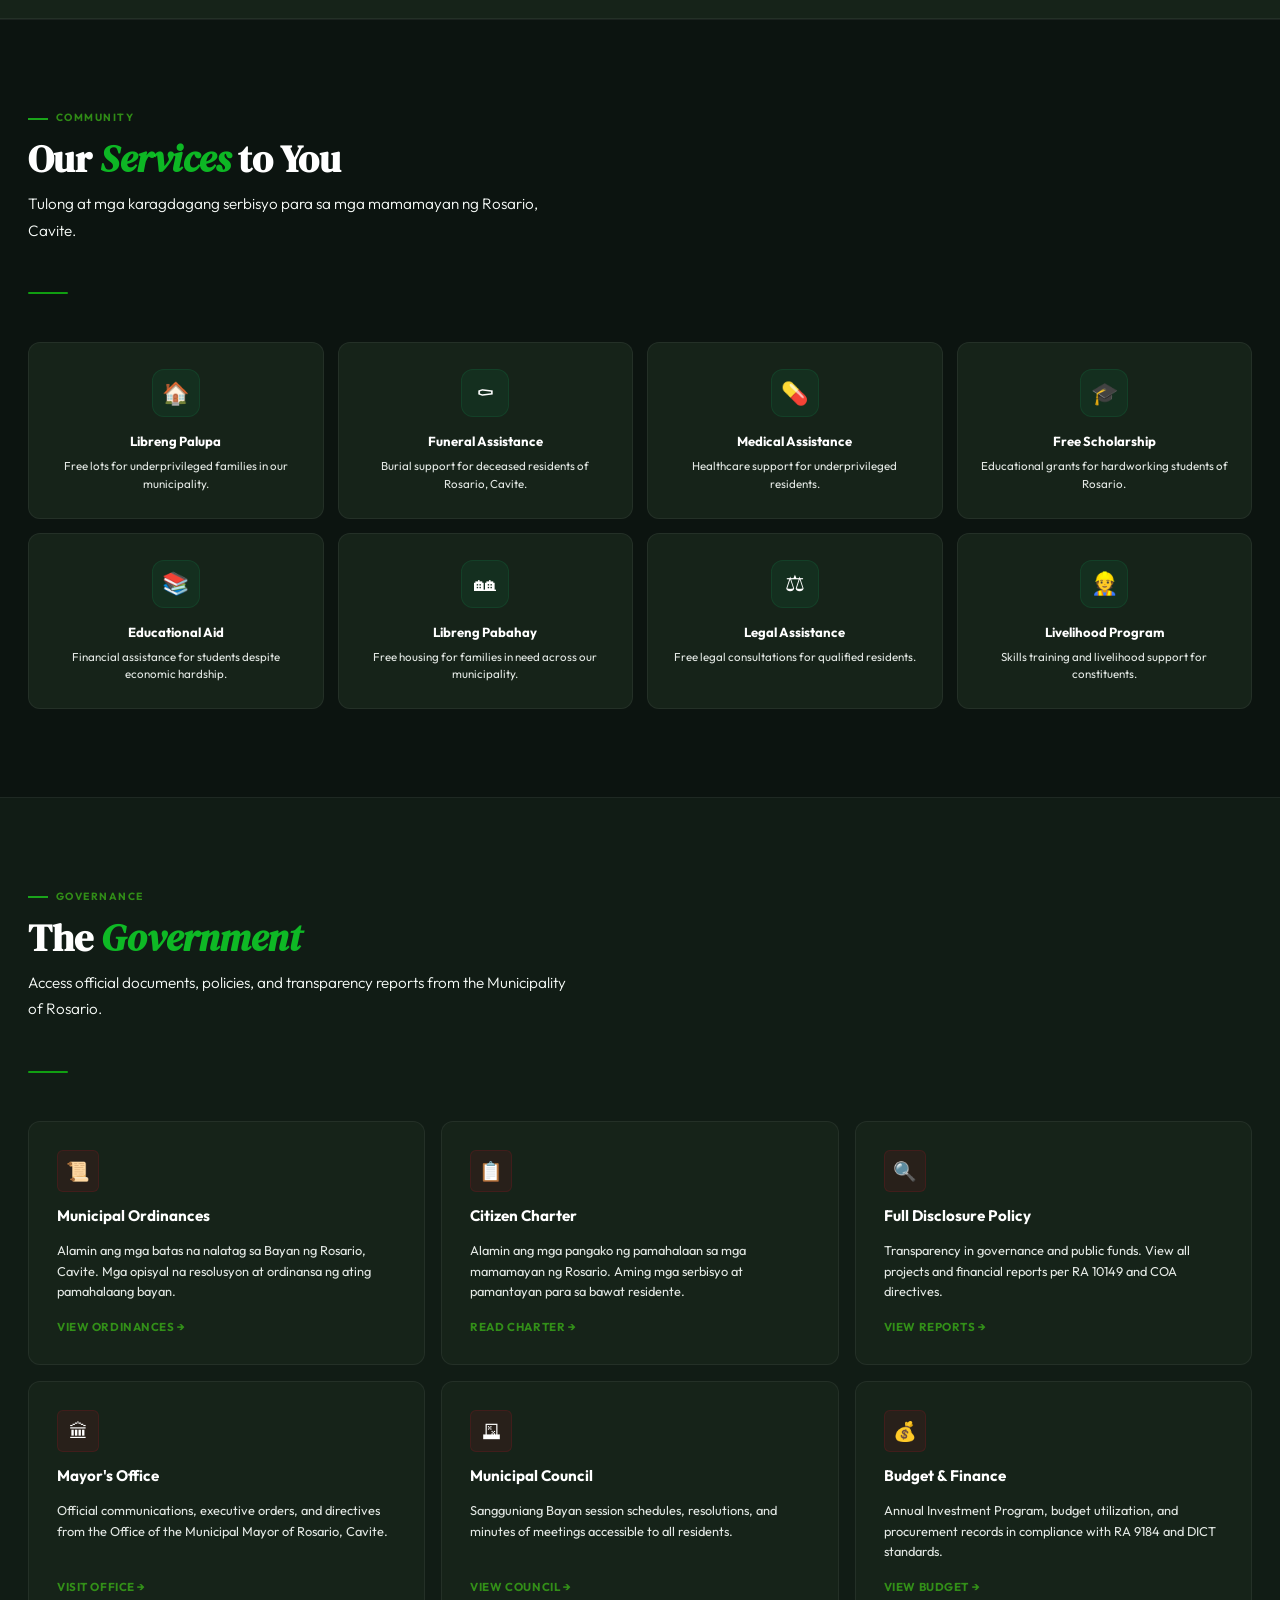
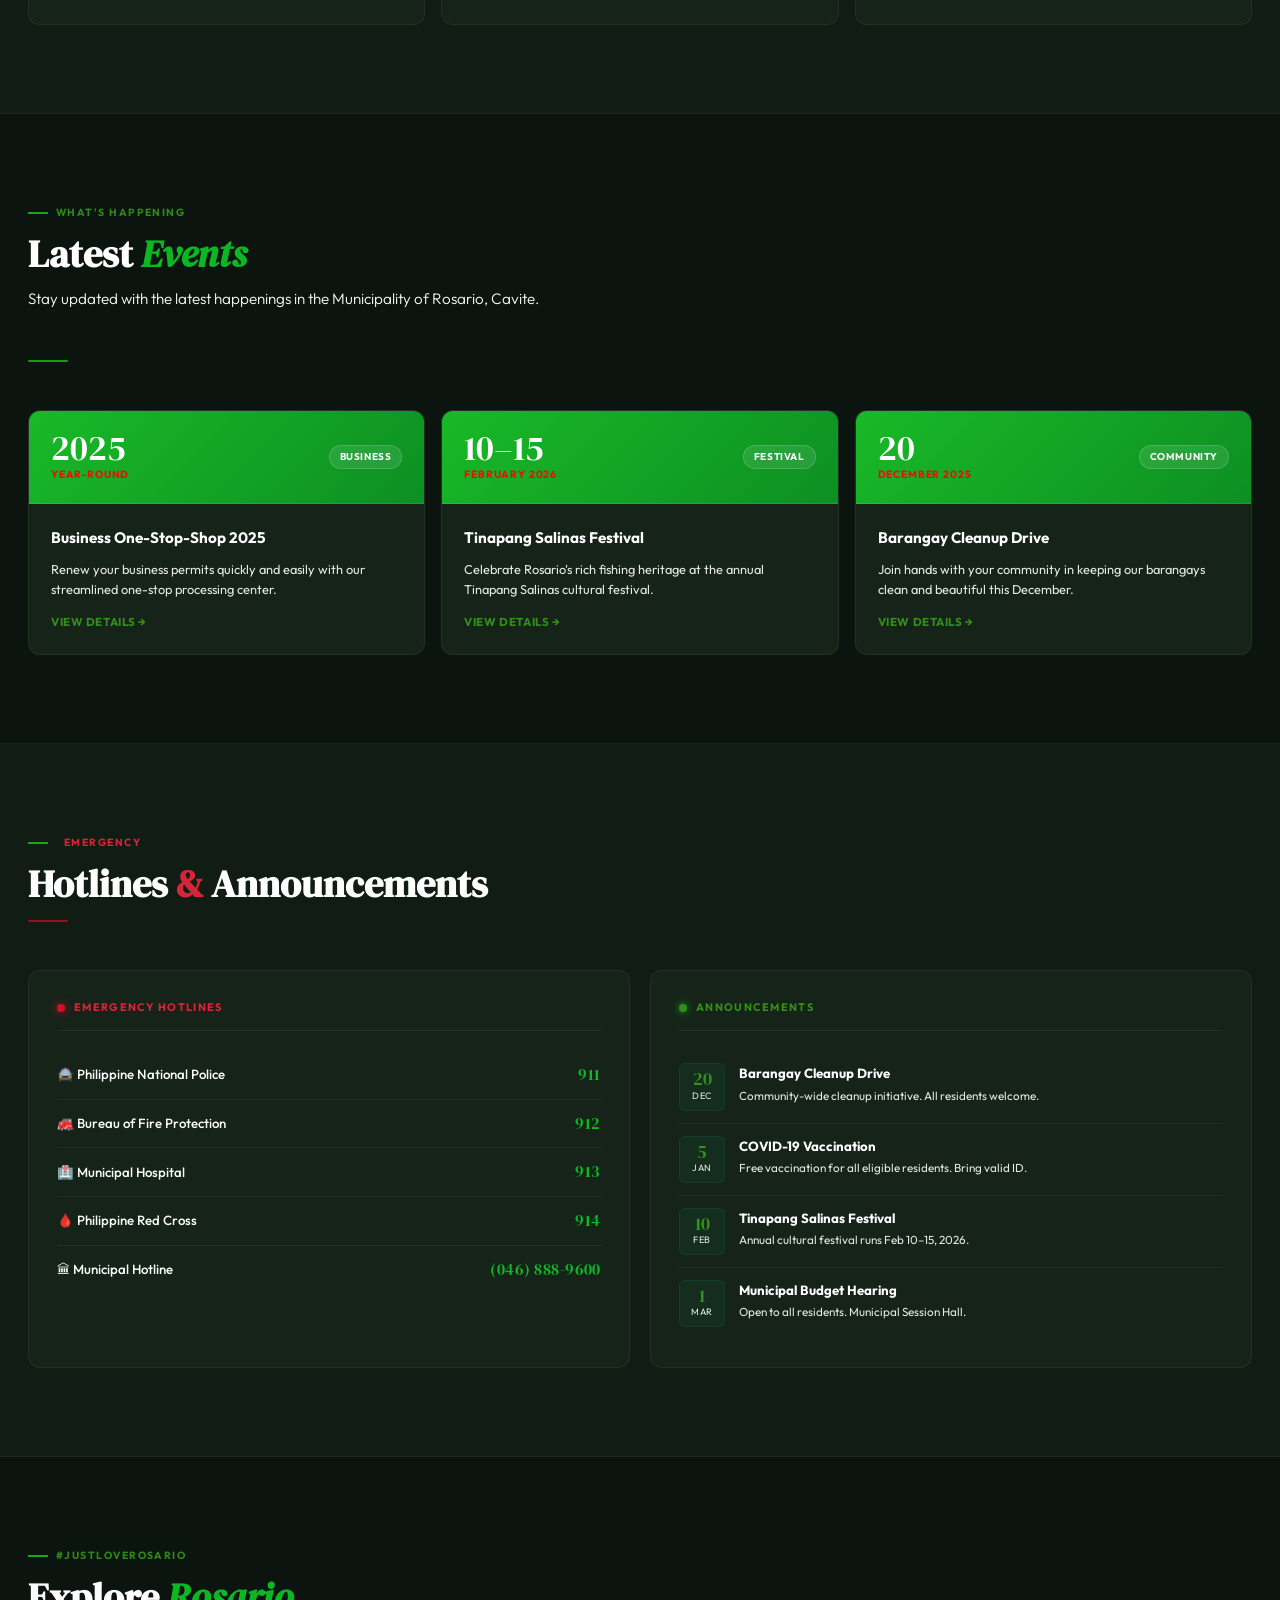
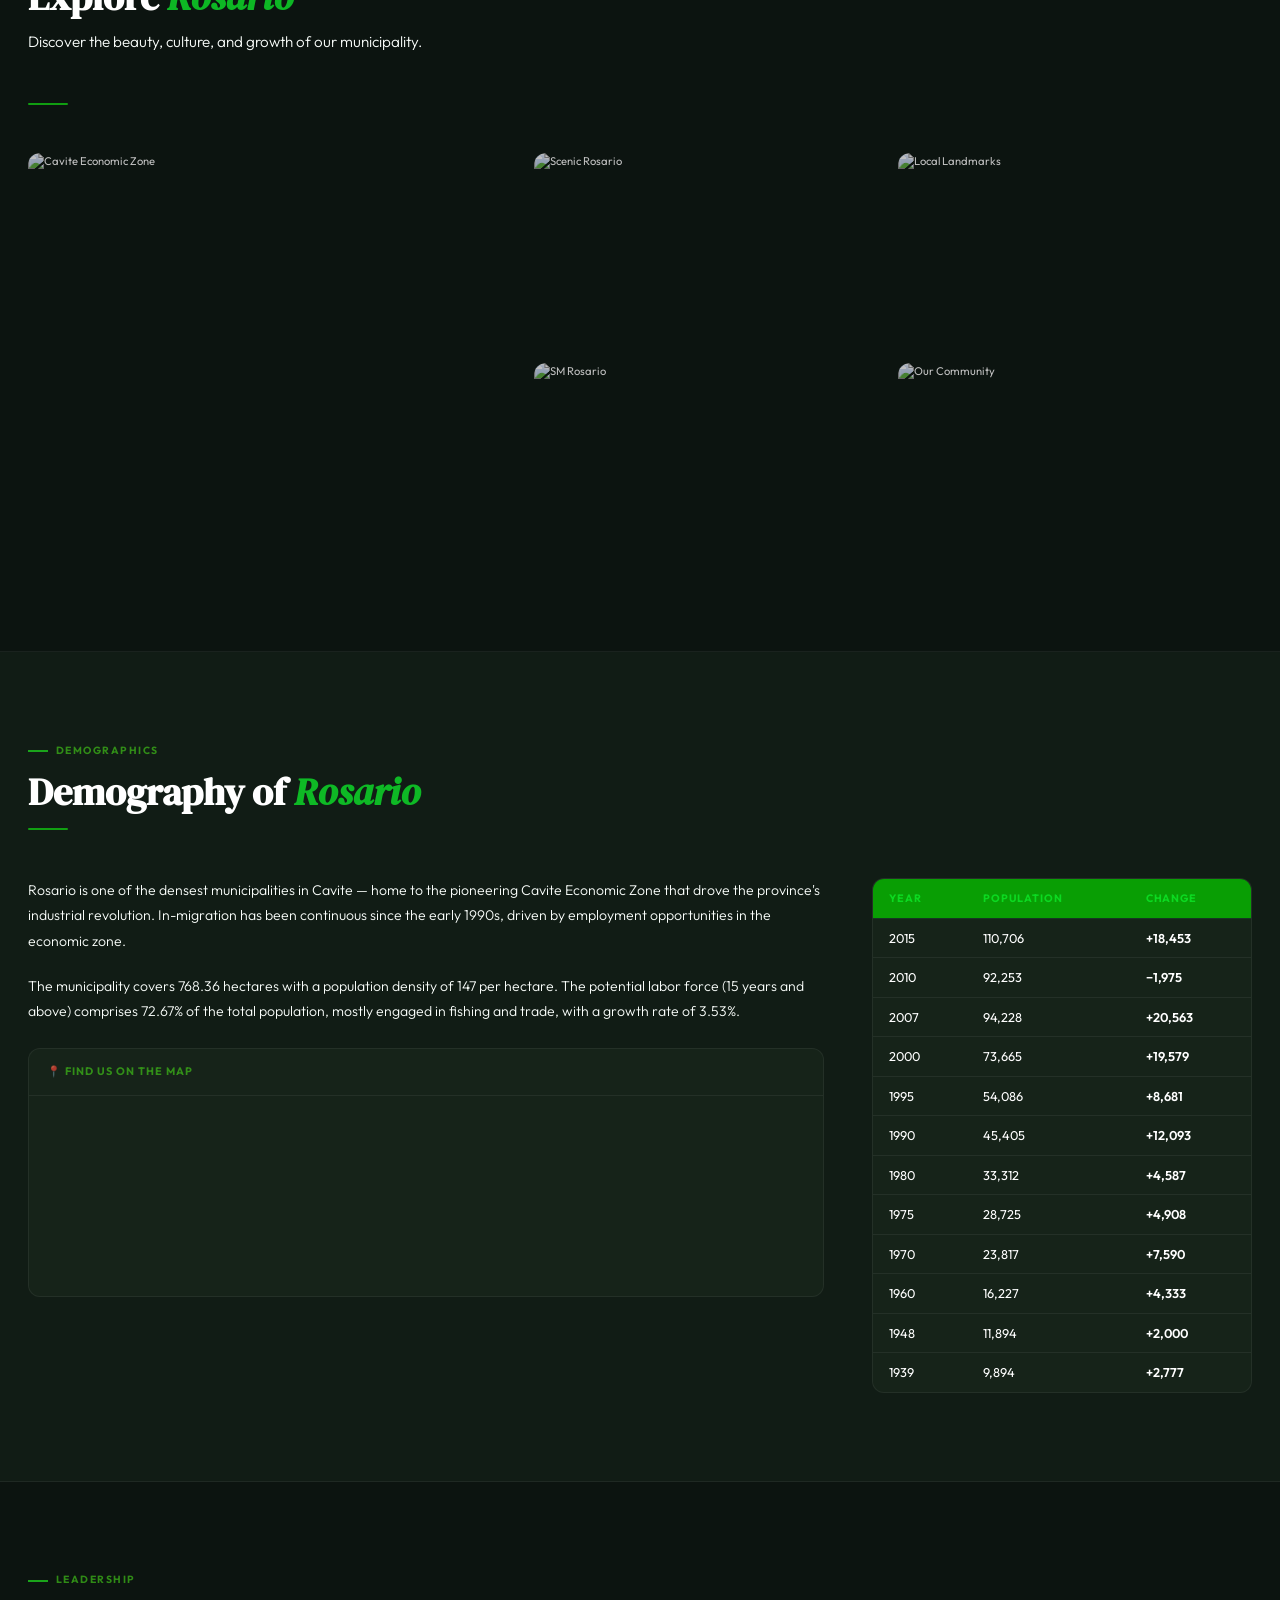
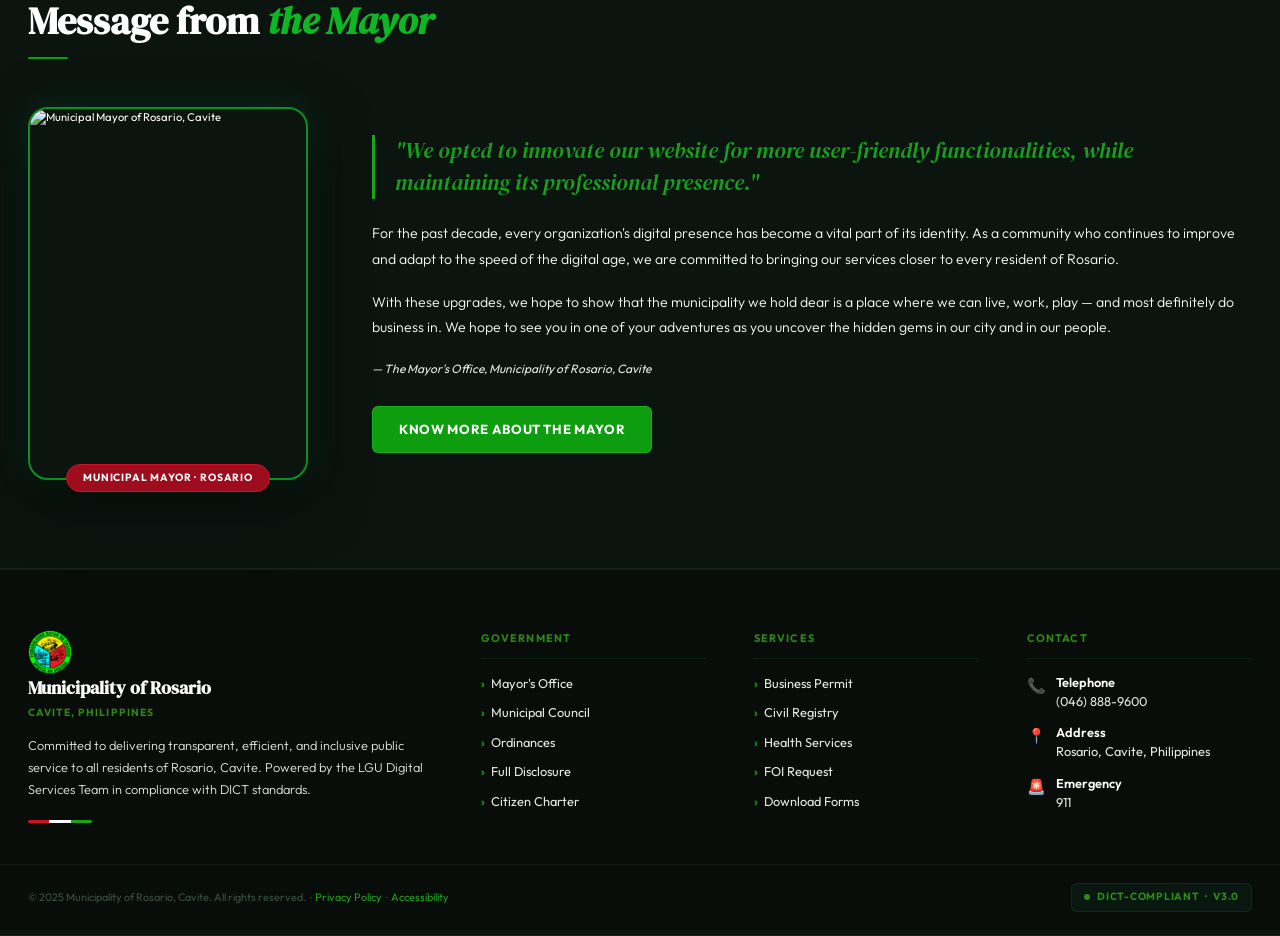
==== commit 966d5b60: "Update index.html" ====
--- a/index.html
+++ b/index.html
@@ -8,7 +8,7 @@
 <link rel="preconnect" href="https://fonts.googleapis.com"/>
 <link href="https://fonts.googleapis.com/css2?family=Outfit:wght@300;400;500;600;700;800&family=DM+Serif+Display:ital@0;1&display=swap" rel="stylesheet"/>
 <link rel="stylesheet" href="styles.css"/>
-<link rel="icon" type="image/png" href="/images/MunicipalityRosario-logo.png">
+<link rel="icon" type="image/png" href="./images/MunicipalityRosario-logo.png">
 <script src="script.js" defer></script>
 </head>
 
@@ -36,7 +36,7 @@
   <div class="topbar-inner">
     <div class="topbar-left">
       <div class="ph-flag">
-  <img src="/images/pngtree-philippines-flag-png-image_6369971.png" alt="Republic of the Philippines Seal" class="ph-logo">
+  <img src="./images/pngtree-philippines-flag-png-image_6369971.png" alt="Republic of the Philippines Seal" class="ph-logo">
 </div>
 
 <div class="ph-text">
@@ -59,7 +59,7 @@
   <nav>
     <a href="#" class="brand">
       <div class="brand-logo">
-        <img src="/images/MunicipalityRosario-logo.png" alt="Brand Logo" class="brand-img">
+        <img src="./images/MunicipalityRosario-logo.png" alt="Brand Logo" class="brand-img">
       </div>
       <div class="brand-copy">
         <h1>Municipality of Rosario</h1>
--- a/styles.css
+++ b/styles.css
@@ -0,0 +1,705 @@
+/* ═══════════════════════════════════════════════════
+   TOKENS  |  Green Primary · Red Secondary · Dark BG
+   ═══════════════════════════════════════════════════ */
+:root {
+  /* Greens */
+  --g-900: #099e04;
+  --g-800: #19b927;
+  --g-700: #0d8f23;
+  --g-600: #12c712c4;
+  --g-500: #1cb11cea;
+  --g-400: #40c019b0;
+  --g-300: #0dec2bc0;
+  --g-200: #169e1c;
+  --g-100: #4add6a;
+
+  /* Reds */
+  --r-900: #e70909;
+  --r-700: #9E0D1E;
+  --r-500: #CE1126;
+  --r-400: #e5253bef;
+  --r-200: #f30909;
+
+  /* Darks */
+  --dark-1: #080D0A;
+  --dark-2: #0C1410;
+  --dark-3: #111C15;
+  --dark-4: #162319;
+  --dark-5: #000000;
+  --dark-6: #000000;
+
+  /* Neutrals */
+  --n-50:  #ffffff;
+  --n-200: #fbfffc;
+  --n-400: #e4e9e5;
+  --n-600: #3A5040;
+
+  --border-g: rgba(17,160,88,0.15);
+  --border-r: rgba(206,17,38,0.2);
+  --border-w: rgba(255,255,255,0.06);
+
+  --font-ui:   'Outfit', system-ui, sans-serif;
+  --font-disp: 'DM Serif Display', Georgia, serif;
+
+  --r-sm:  6px;
+  --r-md:  12px;
+  --r-lg:  20px;
+  --r-xl:  32px;
+
+  --glow-g: 0 0 32px rgba(17,160,88,0.25);
+  --glow-r: 0 0 24px rgba(206,17,38,0.3);
+  --shadow: 0 8px 32px rgba(0,0,0,0.5);
+  --shadow-lg: 0 20px 60px rgba(0,0,0,0.7);
+}
+
+/* ─── BASE ─── */
+*,*::before,*::after{box-sizing:border-box;margin:0;padding:0}
+html{scroll-behavior:smooth;font-size:16px}
+body{font-family:var(--font-ui);background:var(--dark-1);color:var(--n-50);line-height:1.6;overflow-x:hidden}
+a{color:inherit;text-decoration:none}
+img{max-width:100%;display:block}
+
+/* ─── SCROLLBAR ─── */
+::-webkit-scrollbar{width:6px}
+::-webkit-scrollbar-track{background:var(--dark-2)}
+::-webkit-scrollbar-thumb{background:var(--g-700);border-radius:3px}
+
+/* ─── TICKER ─── */
+.ticker{
+  background:var(--r-700);
+  border-bottom:1px solid rgba(206,17,38,0.4);
+  overflow:hidden;white-space:nowrap;padding:7px 0;position:relative;z-index:300;
+}
+.ticker-track{display:inline-flex;animation:tick 45s linear infinite}
+.ticker-track:hover{animation-play-state:paused}
+.ticker-item{
+  font-size:.73rem;font-weight:500;letter-spacing:.04em;
+  color:rgba(255,255,255,.85);padding:0 2.5rem;
+  border-right:1px solid rgba(255,255,255,.15);
+  display:flex;align-items:center;gap:8px;
+}
+.t-tag{
+  background:rgba(255,255,255,.12);border:1px solid rgba(255,255,255,.2);
+  border-radius:4px;font-size:.6rem;font-weight:700;
+  padding:1px 7px;text-transform:uppercase;letter-spacing:.07em;color:#fff;
+}
+@keyframes tick{0%{transform:translateX(0)}100%{transform:translateX(-50%)}}
+
+/* ─── TOPBAR ─── */
+.topbar{
+  background:var(--dark-2);border-bottom:1px solid var(--border-w);
+  padding:5px 0;font-size:.7rem;
+}
+.topbar-inner{
+  max-width:1280px;margin:0 auto;padding:0 28px;
+  display:flex;justify-content:space-between;align-items:center;gap:12px;
+}
+.topbar-left{display:flex;align-items:center;gap:10px;color:var(--n-200)}
+.ph-flag{display:flex;height:14px;width:28px;border-radius:2px;overflow:hidden;flex-shrink:0}
+.ph-flag span:nth-child(1){flex:1;background:var(--r-500)}
+.ph-flag span:nth-child(2){flex:1;background:#fff}
+.ph-flag span:nth-child(3){flex:1;background:var(--g-600)}
+.topbar-right{display:flex;gap:0}
+.topbar-right a{
+  color:var(--n-400);padding:4px 12px;
+  border-right:1px solid var(--border-w);font-size:.68rem;font-weight:500;
+  transition:color .2s;letter-spacing:.03em;
+}
+.topbar-right a:last-child{border-right:none}
+.topbar-right a:hover{color:var(--g-400)}
+
+/* ─── HEADER ─── */
+header{
+  position:sticky;top:0;z-index:200;
+  background:rgba(8,13,10,.96);
+  backdrop-filter:blur(20px) saturate(180%);
+  border-bottom:1px solid var(--border-g);
+  transition:border-color .3s,box-shadow .3s;
+}
+header.scrolled{
+  border-bottom-color:var(--g-700);
+  box-shadow:0 4px 40px rgba(0,0,0,.8),0 0 0 1px var(--border-g);
+}
+nav{
+  max-width:1280px;margin:0 auto;padding:0 28px;
+  display:flex;align-items:center;justify-content:space-between;height:68px;
+}
+.brand{display:flex;align-items:center;gap:14px}
+.brand-logo{
+  position:relative;width:44px;height:44px;flex-shrink:0;
+}
+.brand-logo-ring{
+  width:44px;height:44px;border-radius:50%;
+  background:linear-gradient(135deg,var(--g-600),var(--g-400));
+  display:flex;align-items:center;justify-content:center;
+  font-size:20px;
+  box-shadow:0 0 0 2px var(--dark-1),0 0 0 4px var(--g-700),var(--glow-g);
+}
+.brand-copy h1{
+  font-family:var(--font-disp);font-size:.98rem;font-weight:400;
+  color:#fff;line-height:1.1;letter-spacing:.01em;
+}
+.brand-copy p{
+  font-size:.62rem;font-weight:600;letter-spacing:.12em;
+  text-transform:uppercase;color:var(--g-400);margin-top:1px;
+}
+.nav-menu{display:flex;align-items:center;gap:2px;list-style:none}
+.nav-menu a{
+  display:block;padding:7px 13px;font-size:.78rem;font-weight:600;
+  letter-spacing:.04em;text-transform:uppercase;color:var(--n-400);
+  border-radius:var(--r-sm);transition:color .2s,background .2s;
+}
+.nav-menu a:hover{color:#fff;background:rgba(255,255,255,.05)}
+.nav-menu a.active{color:var(--g-400)}
+.nav-cta{
+  background:var(--g-700)!important;color:#fff!important;
+  padding:7px 18px!important;border-radius:var(--r-sm)!important;
+  border:1px solid var(--g-600)!important;
+  transition:background .2s,box-shadow .2s!important;
+}
+.nav-cta:hover{background:var(--g-600)!important;box-shadow:var(--glow-g)!important}
+.ham{display:none;background:none;border:none;color:#fff;font-size:1.4rem;cursor:pointer;padding:6px}
+
+/* ─── HERO ─── */
+.hero{
+  position:relative;min-height:92vh;
+  display:flex;align-items:center;overflow:hidden;
+}
+.hero-bg{
+  position:absolute;
+  inset:0;
+  overflow:hidden;
+  
+}
+
+.hero-bg::before{
+  content:'';
+  position:absolute;
+  inset:0;
+
+  background:
+    linear-gradient(
+      rgba(0,0,0,0.45),
+      rgba(0,0,0,0.45)
+    );
+
+  z-index:1;
+}
+
+.hero-bg::after{
+  content:'';
+  position:absolute;
+  inset:0;
+
+  background:
+    url('./images/HomepageBlk2-Image-AboutRosario.jpg') right/contain no-repeat;
+
+  z-index:0;
+}
+
+.bg-overlay{
+  position:absolute;
+  inset:0;
+
+  background:rgba(0,0,0,0.45);
+}
+
+/* animated green mesh */
+.hero-mesh{
+  position:absolute;inset:0;pointer-events:none;
+  background:
+    radial-gradient(ellipse 60% 80% at 85% 50%,rgba(17,160,88,.08) 0%,transparent 70%),
+    radial-gradient(ellipse 40% 60% at 15% 80%,rgba(206,17,38,.05) 0%,transparent 70%);
+}
+/* grid lines overlay */
+.hero-grid{
+  position:absolute;inset:0;pointer-events:none;
+  background-image:
+    linear-gradient(rgba(17,160,88,.04) 1px,transparent 1px),
+    linear-gradient(90deg,rgba(17,160,88,.04) 1px,transparent 1px);
+  background-size:60px 60px;
+}
+/* left accent bar */
+.hero-bar{
+  position:absolute;left:0;top:0;bottom:0;width:4px;
+  background:linear-gradient(to bottom,var(--r-500) 0%,var(--r-500) 33%,transparent 33%,transparent 66%,var(--g-500) 66%,var(--g-500) 100%);
+}
+.hero-inner{
+  position:relative;max-width:1280px;margin:0 auto;padding:100px 28px;
+  display:grid;grid-template-columns:1fr 400px;gap:64px;align-items:center;width:100%;
+}
+.hero-eyebrow{
+  display:inline-flex;align-items:center;gap:8px;
+  background:rgba(17,160,88,.08);
+  border:1px solid rgba(17,160,88,.25);
+  border-radius:100px;padding:5px 14px;
+  font-size:.67rem;font-weight:700;letter-spacing:.12em;text-transform:uppercase;
+  color:var(--g-400);margin-bottom:20px;
+}
+.hero-eyebrow::before{content:'';width:6px;height:6px;border-radius:50%;background:var(--g-400);animation:pulse 2s infinite}
+@keyframes pulse{0%,100%{opacity:1}50%{opacity:.3}}
+.hero-title{
+  font-family:var(--font-disp);
+  font-size:clamp(2.6rem,5vw,4.2rem);
+  line-height:1.05;color:#fff;margin-bottom:10px;
+}
+.hero-title em{font-style:italic;color:var(--g-300)}
+.hero-sub{
+  font-size:1rem;color:var(--n-200);max-width:520px;
+  line-height:1.75;margin-bottom:36px;font-weight:300;
+}
+.hero-actions{display:flex;gap:12px;flex-wrap:wrap}
+.btn{
+  display:inline-flex;align-items:center;gap:8px;
+  padding:12px 26px;border-radius:var(--r-sm);
+  font-family:var(--font-ui);font-size:.82rem;font-weight:700;
+  letter-spacing:.05em;text-transform:uppercase;cursor:pointer;
+  border:none;transition:all .2s;
+}
+.btn-green{background:var(--g-600);color:#fff;border:1px solid var(--g-500)}
+.btn-green:hover{background:var(--g-500);box-shadow:var(--glow-g);transform:translateY(-1px)}
+.btn-ghost{background:transparent;color:#fff;border:1px solid rgba(255,255,255,.18)}
+.btn-ghost:hover{border-color:var(--g-500);color:var(--g-400)}
+.btn-red{background:var(--r-500);color:#fff;border:1px solid var(--r-400)}
+.btn-red:hover{background:var(--r-400);box-shadow:var(--glow-r);transform:translateY(-1px)}
+
+/* ─── HERO STATS CARD ─── */
+.hero-card{
+  background:rgba(0,0,0,.1);
+  backdrop-filter:blur(3px);
+  border:1px solid var(--border-g);
+  border-radius:var(--r-lg);
+  padding:32px;
+  position:relative;overflow:hidden;
+}
+.hero-card::before{
+  content:'';position:absolute;top:0;left:0;right:0;height:3px;
+  background:linear-gradient(to right,var(--r-500) 0%,var(--g-500) 100%);
+}
+.hero-card-grid{
+  display: grid;
+  grid-template-columns: 1fr 1fr;
+  gap: 24px;
+
+  /* glass background */
+  background: rgba(255, 255, 255, 0.205);
+  backdrop-filter: blur(16px);
+  -webkit-backdrop-filter: blur(16px);
+
+  /* border */
+  border: 1px solid rgba(255, 255, 255, 0.15);
+
+  border-radius: 20px;
+  padding: 24px;
+
+  /* depth */
+  box-shadow: 0 10px 30px rgba(0,0,0,0.25);
+}
+/* Stat card */
+.hc-stat{
+  text-align: center;
+  padding: 18px 10px;
+  border-radius: var(--r-md);
+
+  /* more transparent so bg shows through */
+  background: rgba(200, 200, 200, 0.015);
+
+  /* stronger blur so text stays readable */
+  backdrop-filter: blur(16px) saturate(140%);
+  -webkit-backdrop-filter: blur(16px) saturate(140%);
+
+  /* lighter border so image shows more */
+  border: 1px solid rgba(20, 218, 109, 0.562);
+
+  /* slight shadow for separation */
+  box-shadow: 0 8px 20px rgba(0,0,0,0.25);
+}
+
+/* Number (red highlight for focus) */
+.hc-num{
+  font-family: var(--font-disp);
+  font-size: 2rem;
+  line-height: 1;
+  font-weight: 700;
+
+  color: rgba(247, 9, 9, 0.95);
+  text-shadow: 0 0 10px rgba(255, 70, 70, 0.25);
+}
+
+/* Label (soft readable neutral) */
+.hc-lbl{
+  font-size: .6rem;
+  font-weight: 600;
+  text-transform: uppercase;
+  letter-spacing: .12em;
+
+  color: rgb(2, 2, 2);
+  margin-top: 6px;
+}
+
+/* Separator (ultra subtle) */
+.hero-card-sep{
+  height: 1px;
+  margin: 22px 0;
+
+  background: rgba(11, 231, 3, 0.767);
+}
+
+/* Tag text */
+.hero-card-tag{
+  display: flex;
+  align-items: center;
+  justify-content: center;
+  gap: 8px;
+
+  font-size: .7rem;
+  font-weight: 600;
+  letter-spacing: .08em;
+  text-transform: uppercase;
+
+  color: rgba(255, 255, 255, 0.774);
+}
+
+/* Dot (red accent glow) */
+.hero-card-dot{
+  width: 6px;
+  height: 6px;
+  border-radius: 50%;
+
+  background: rgba(73, 10, 10, 0.9);
+  box-shadow: 0 0 10px rgba(255, 70, 70, 0.5);
+}
+
+/* ─── QUICK ACCESS ─── */
+.quick-band{background:var(--dark-3);border-top:1px solid var(--border-g);border-bottom:1px solid var(--border-w)}
+.qa-row{max-width:1280px;margin:0 auto;display:grid;grid-template-columns:repeat(4,1fr)}
+.qa-cell{
+  display:flex;align-items:center;gap:14px;padding:18px 28px;
+  border-right:1px solid var(--border-w);cursor:pointer;
+  transition:background .2s;color:inherit;
+}
+.qa-cell:last-child{border-right:none}
+.qa-cell:hover{background:rgba(17,160,88,.06)}
+.qa-ico{
+  width:40px;height:40px;flex-shrink:0;border-radius:var(--r-sm);
+  background:rgba(17,160,88,.1);border:1px solid var(--border-g);
+  display:flex;align-items:center;justify-content:center;font-size:18px;
+  transition:background .2s;
+}
+.qa-cell:hover .qa-ico{background:rgba(17,160,88,.18)}
+.qa-copy h4{font-size:.82rem;font-weight:700;color:#fff}
+.qa-copy p{font-size:.68rem;color:var(--n-400);margin-top:1px}
+
+/* ─── SECTIONS ─── */
+.section{padding:88px 28px;max-width:1280px;margin:0 auto}
+.s-bg-alt{background:var(--dark-2)}
+.s-bg-deep{background:var(--dark-3)}
+.lbl{
+  display:inline-flex;align-items:center;gap:8px;
+  font-size:.65rem;font-weight:700;letter-spacing:.14em;text-transform:uppercase;
+  color:var(--g-400);margin-bottom:10px;
+}
+.lbl::before{content:'';display:inline-block;width:20px;height:2px;background:var(--g-500)}
+.s-title{
+  font-family:var(--font-disp);
+  font-size:clamp(1.8rem,3vw,2.6rem);
+  color:#fff;line-height:1.15;margin-bottom:10px;
+}
+.s-title em{font-style:italic;color:var(--g-300)}
+.s-title .accent{color:var(--r-400)}
+.s-sub{font-size:.95rem;color:var(--n-200);max-width:540px;line-height:1.75;margin-bottom:48px;font-weight:300}
+.rule{width:40px;height:2px;border-radius:2px;background:var(--g-600);margin:14px 0 48px}
+
+/* ─── SERVICES GRID ─── */
+.svc-grid{display:grid;grid-template-columns:repeat(4,1fr);gap:14px}
+.svc-card{
+  background:var(--dark-4);border:1px solid var(--border-w);
+  border-radius:var(--r-md);padding:26px 20px;text-align:center;
+  cursor:pointer;transition:all .25s;position:relative;overflow:hidden;
+}
+.svc-card::after{
+  content:'';position:absolute;inset:0;
+  background:linear-gradient(135deg,rgba(17,160,88,.07),transparent);
+  opacity:0;transition:opacity .3s;
+}
+.svc-card:hover{border-color:var(--g-700);transform:translateY(-3px);box-shadow:0 8px 24px rgba(0,0,0,.4)}
+.svc-card:hover::after{opacity:1}
+.svc-ico{
+  width:48px;height:48px;border-radius:var(--r-md);
+  background:rgba(17,160,88,.1);border:1px solid var(--border-g);
+  display:flex;align-items:center;justify-content:center;
+  font-size:22px;margin:0 auto 14px;transition:background .25s;
+}
+.svc-card:hover .svc-ico{background:rgba(17,160,88,.2)}
+.svc-card h4{font-size:.82rem;font-weight:700;color:#fff;margin-bottom:5px}
+.svc-card p{font-size:.72rem;color:var(--n-400);line-height:1.5}
+
+/* ─── ONLINE SERVICES ─── */
+.online-section{background:var(--dark-4);border-top:1px solid var(--border-w);border-bottom:1px solid var(--border-w)}
+.online-grid{display:grid;grid-template-columns:repeat(4,1fr);gap:10px}
+.online-btn{
+  background:rgba(17,160,88,.06);border:1px solid var(--border-g);
+  border-radius:var(--r-md);padding:20px 14px;text-align:center;
+  cursor:pointer;transition:all .2s;color:#fff;
+  font-size:.8rem;font-weight:600;letter-spacing:.02em;
+  display:flex;flex-direction:column;align-items:center;gap:10px;
+}
+.online-btn:hover{background:rgba(17,160,88,.14);border-color:var(--g-500);transform:translateY(-2px);box-shadow:var(--glow-g)}
+.online-btn span{font-size:1.7rem}
+
+/* ─── GOVERNMENT ─── */
+.gov-grid{display:grid;grid-template-columns:repeat(3,1fr);gap:16px}
+.gov-card{
+  background:var(--dark-4);border:1px solid var(--border-w);
+  border-radius:var(--r-md);padding:28px;
+  transition:all .25s;position:relative;overflow:hidden;
+  display:flex;flex-direction:column;gap:12px;
+}
+.gov-card::before{
+  content:'';position:absolute;top:0;left:0;right:0;height:3px;
+  background:var(--r-700);transform:scaleX(0);transform-origin:left;transition:transform .3s;
+}
+.gov-card:hover{border-color:var(--border-r);transform:translateY(-2px);box-shadow:var(--shadow)}
+.gov-card:hover::before{transform:scaleX(1)}
+.gov-ico{
+  width:42px;height:42px;border-radius:var(--r-sm);
+  background:rgba(206,17,38,.1);border:1px solid rgba(206,17,38,.15);
+  display:flex;align-items:center;justify-content:center;font-size:19px;
+}
+.gov-card h3{font-size:.95rem;font-weight:700;color:#fff}
+.gov-card p{font-size:.8rem;color:var(--n-400);line-height:1.6;flex:1}
+.gov-lnk{
+  font-size:.72rem;font-weight:700;color:var(--g-400);
+  text-transform:uppercase;letter-spacing:.05em;
+  display:inline-flex;align-items:center;gap:4px;margin-top:4px;
+}
+.gov-lnk:hover{color:var(--g-300)}
+
+/* ─── EVENTS ─── */
+.evt-grid{display:grid;grid-template-columns:repeat(3,1fr);gap:16px}
+.evt-card{
+  background:var(--dark-4);border:1px solid var(--border-w);
+  border-radius:var(--r-md);overflow:hidden;transition:all .25s;
+}
+.evt-card:hover{transform:translateY(-4px);box-shadow:var(--shadow);border-color:var(--g-700)}
+.evt-head{
+  background:linear-gradient(135deg,var(--g-800),var(--g-700));
+  padding:20px 22px;display:flex;justify-content:space-between;align-items:center;
+  border-bottom:1px solid rgba(255,255,255,.06);
+}
+.evt-date-n{font-family:var(--font-disp);font-size:2.2rem;color:#fff;line-height:1}
+.evt-date-m{font-size:.65rem;font-weight:700;color:#f70808; text-transform:uppercase;letter-spacing:.08em;}
+.evt-tag{
+  background:rgba(255,255,255,.1);border:1px solid rgba(255,255,255,.15);
+  border-radius:100px;padding:3px 10px;
+  font-size:.62rem;font-weight:700;text-transform:uppercase;letter-spacing:.06em;color:#fff;
+}
+.evt-body{padding:22px}
+.evt-body h3{font-size:.95rem;font-weight:700;color:#fff;margin-bottom:8px}
+.evt-body p{font-size:.8rem;color:var(--n-400);line-height:1.6}
+.evt-lnk{
+  display:inline-flex;align-items:center;gap:4px;
+  font-size:.72rem;font-weight:700;color:var(--g-400);
+  text-transform:uppercase;letter-spacing:.05em;margin-top:14px;
+}
+.evt-lnk:hover{color:var(--g-300)}
+
+/* ─── EMERGENCY ─── */
+.emg-grid{display:grid;grid-template-columns:1fr 1fr;gap:20px}
+.emg-panel{
+  background:var(--dark-4);border:1px solid var(--border-w);
+  border-radius:var(--r-md);padding:28px;
+}
+.emg-title{
+  display:flex;align-items:center;gap:9px;
+  font-size:.68rem;font-weight:700;letter-spacing:.12em;text-transform:uppercase;
+  color:var(--r-400);margin-bottom:20px;padding-bottom:14px;
+  border-bottom:1px solid var(--border-w);
+}
+.emg-title .dot{width:8px;height:8px;border-radius:50%;background:var(--r-500);box-shadow:0 0 8px var(--r-500);animation:pulse 1.5s infinite}
+.hl-row{
+  display:flex;align-items:center;justify-content:space-between;
+  padding:11px 0;border-bottom:1px solid var(--border-w);
+}
+.hl-row:last-child{border-bottom:none}
+.hl-name{font-size:.83rem;font-weight:500;color:var(--n-200)}
+.hl-num{font-family:var(--font-disp);font-size:1rem;color:var(--g-300);letter-spacing:.04em}
+.ann-row{display:flex;gap:14px;padding:12px 0;border-bottom:1px solid var(--border-w);align-items:flex-start}
+.ann-row:last-child{border-bottom:none}
+.ann-cal{
+  flex-shrink:0;text-align:center;
+  background:rgba(17,160,88,.08);border:1px solid var(--border-g);
+  border-radius:var(--r-sm);padding:6px 10px;min-width:46px;
+}
+.ann-cal-n{font-family:var(--font-disp);font-size:1.15rem;color:var(--g-400);line-height:1}
+.ann-cal-m{font-size:.58rem;text-transform:uppercase;color:var(--n-400);letter-spacing:.05em}
+.ann-copy h5{font-size:.83rem;font-weight:700;color:#fff;margin-bottom:2px}
+.ann-copy p{font-size:.73rem;color:var(--n-400);line-height:1.5}
+
+/* ─── GALLERY ─── */
+.gal-grid{
+  display:grid;
+  grid-template-columns:1.4fr 1fr 1fr;
+  grid-template-rows:200px 200px;
+  gap:10px;
+}
+.gal-item{border-radius:var(--r-md);overflow:hidden;position:relative;cursor:pointer}
+.gal-item:first-child{grid-row:1/3}
+.gal-item img{width:100%;height:100%;object-fit:cover;transition:transform .45s,filter .45s;filter:brightness(.75) saturate(.9)}
+.gal-item:hover img{transform:scale(1.06);filter:brightness(.95) saturate(1.1)}
+.gal-overlay{
+  position:absolute;inset:0;
+  background:linear-gradient(to top,rgba(8,13,10,.85) 0%,transparent 55%);
+  display:flex;align-items:flex-end;padding:14px 16px;
+  opacity:0;transition:opacity .3s;
+}
+.gal-item:hover .gal-overlay{opacity:1}
+.gal-overlay span{font-size:.72rem;font-weight:700;color:#fff;text-transform:uppercase;letter-spacing:.07em;border-left:2px solid var(--g-400);padding-left:8px}
+
+/* ─── DEMOGRAPHICS ─── */
+.demo-2col{display:grid;grid-template-columns:1fr 380px;gap:48px;align-items:start}
+.demo-txt{font-size:.88rem;color:var(--n-200);line-height:1.8;margin-bottom:20px;font-weight:300}
+.demo-tbl{
+  background:var(--dark-4);border:1px solid var(--border-w);
+  border-radius:var(--r-md);overflow:hidden;
+}
+.demo-tbl table{width:100%;border-collapse:collapse}
+.demo-tbl th{
+  background:var(--g-900);color:var(--g-300);
+  font-size:.67rem;font-weight:700;text-transform:uppercase;letter-spacing:.08em;
+  padding:11px 16px;text-align:left;border-bottom:1px solid var(--border-g);
+}
+.demo-tbl td{padding:9px 16px;font-size:.8rem;border-bottom:1px solid var(--border-w);color:var(--n-50)}
+.demo-tbl tr:last-child td{border-bottom:none}
+.demo-tbl tr:hover td{background:rgba(17,160,88,.04)}
+.pos{color:var(--g-400);font-weight:600}
+.neg{color:var(--r-400);font-weight:600}
+.map-box{
+  background:var(--dark-4);border:1px solid var(--border-w);
+  border-radius:var(--r-md);overflow:hidden;margin-top:24px;
+}
+.map-hd{
+  padding:14px 18px;border-bottom:1px solid var(--border-w);
+  font-size:.68rem;font-weight:700;text-transform:uppercase;
+  letter-spacing:.09em;color:var(--g-400);display:flex;align-items:center;gap:7px;
+}
+.map-box iframe{width:100%;height:200px;border:none;display:block}
+
+/* ─── MAYOR ─── */
+.mayor-2col{display:grid;grid-template-columns:280px 1fr;gap:64px;align-items:center}
+.mayor-img-wrap{position:relative}
+.mayor-img{
+  width:100%;aspect-ratio:3/4;object-fit:cover;
+  border-radius:var(--r-lg);
+  border:2px solid var(--g-700);
+  box-shadow:var(--shadow-lg),var(--glow-g);
+}
+.mayor-ribbon{
+  position:absolute;bottom:-12px;left:50%;transform:translateX(-50%);
+  background:var(--r-700);border:1px solid var(--r-500);
+  border-radius:100px;padding:5px 16px;white-space:nowrap;
+  font-size:.65rem;font-weight:700;letter-spacing:.08em;text-transform:uppercase;color:#fff;
+}
+.mayor-quote{
+  font-family:var(--font-disp);font-size:1.35rem;font-style:italic;
+  color:var(--g-200);line-height:1.5;margin-bottom:22px;
+  padding-left:20px;border-left:3px solid var(--g-500);
+}
+.mayor-body{font-size:.88rem;color:var(--n-200);line-height:1.8;margin-bottom:18px;font-weight:300}
+.mayor-sig{font-size:.75rem;color:var(--n-400);font-style:italic;margin-bottom:28px}
+
+/* ─── FOOTER ─── */
+footer{background:var(--dark-1);border-top:1px solid var(--border-g)}
+.foot-top{
+  max-width:1280px;margin:0 auto;padding:60px 28px 40px;
+  display:grid;grid-template-columns:1.8fr 1fr 1fr 1fr;gap:48px;
+}
+.foot-brand .brand-logo-ring{width:48px;height:48px;font-size:22px;margin-bottom:16px}
+.foot-brand h3{font-family:var(--font-disp);font-size:1.1rem;color:#fff;margin-bottom:2px}
+.foot-brand .sub{font-size:.65rem;font-weight:700;letter-spacing:.1em;text-transform:uppercase;color:var(--g-400);margin-bottom:14px}
+.foot-brand p{font-size:.8rem;color:var(--n-400);line-height:1.7;margin-bottom:20px;font-weight:300}
+.foot-flag{display:flex;height:3px;border-radius:2px;overflow:hidden;width:64px}
+.foot-flag span:nth-child(1){flex:1;background:var(--r-500)}
+.foot-flag span:nth-child(2){flex:1;background:#fff}
+.foot-flag span:nth-child(3){flex:1;background:var(--g-500)}
+.foot-col h4{
+  font-size:.68rem;font-weight:700;text-transform:uppercase;letter-spacing:.1em;
+  color:var(--g-400);margin-bottom:14px;padding-bottom:10px;border-bottom:1px solid var(--border-g);
+}
+.foot-col ul{list-style:none}
+.foot-col ul li{margin-bottom:9px}
+.foot-col ul li a{
+  font-size:.8rem;color:var(--n-400);transition:color .2s;
+  display:flex;align-items:center;gap:6px;
+}
+.foot-col ul li a::before{content:'›';color:var(--g-600);font-weight:700}
+.foot-col ul li a:hover{color:#fff}
+.foot-contact-row{display:flex;align-items:flex-start;gap:10px;margin-bottom:12px}
+.fci{font-size:15px;flex-shrink:0;margin-top:1px}
+.fci-txt{font-size:.8rem;color:var(--n-400);line-height:1.5}
+.fci-txt strong{display:block;color:var(--n-50);font-weight:600}
+.foot-btm{
+  border-top:1px solid var(--border-w);
+  max-width:1280px;margin:0 auto;padding:18px 28px;
+  display:flex;justify-content:space-between;align-items:center;flex-wrap:wrap;gap:12px;
+}
+.foot-btm p{font-size:.68rem;color:var(--n-600)}
+.foot-btm a{color:var(--g-500)}
+.foot-btm a:hover{color:var(--g-300)}
+.dict-chip{
+  display:flex;align-items:center;gap:7px;
+  background:rgba(17,160,88,.08);border:1px solid var(--border-g);
+  border-radius:var(--r-sm);padding:5px 12px;
+  font-size:.65rem;font-weight:700;letter-spacing:.07em;text-transform:uppercase;color:var(--g-400);
+}
+.dict-dot{width:6px;height:6px;border-radius:50%;background:var(--g-400);animation:pulse 2s infinite}
+
+/* ─── SCROLL ANIM ─── */
+.fi{opacity:0;transform:translateY(22px);transition:opacity .55s ease,transform .55s ease}
+.fi.vis{opacity:1;transform:translateY(0)}
+.fi-l{opacity:0;transform:translateX(-22px);transition:opacity .55s ease,transform .55s ease}
+.fi-l.vis{opacity:1;transform:translateX(0)}
+
+/* ─── MOBILE NAV DRAWER ─── */
+.drawer{
+  display:none;position:fixed;inset:0;z-index:500;
+  background:rgba(8,13,10,.97);backdrop-filter:blur(20px);
+  flex-direction:column;align-items:center;justify-content:center;gap:12px;
+}
+.drawer.open{display:flex}
+.drawer a{
+  font-size:1.2rem;font-weight:700;letter-spacing:.06em;text-transform:uppercase;
+  color:#fff;padding:12px 32px;border-radius:var(--r-sm);transition:all .2s;
+}
+.drawer a:hover{background:rgba(17,160,88,.1);color:var(--g-300)}
+.drawer-close{
+  position:absolute;top:20px;right:24px;
+  background:none;border:none;color:#fff;font-size:1.6rem;cursor:pointer;
+}
+
+/* ─── RESPONSIVE ─── */
+@media(max-width:1024px){
+  .hero-inner{grid-template-columns:1fr}
+  .hero-card{display:none}
+  .gov-grid{grid-template-columns:1fr 1fr}
+  .evt-grid{grid-template-columns:1fr 1fr}
+  .demo-2col{grid-template-columns:1fr}
+  .mayor-2col{grid-template-columns:1fr;text-align:center}
+  .mayor-img-wrap{max-width:240px;margin:0 auto}
+  .foot-top{grid-template-columns:1fr 1fr;gap:32px}
+  .qa-row{grid-template-columns:repeat(2,1fr)}
+}
+@media(max-width:768px){
+  .nav-menu{display:none}
+  .ham{display:block}
+  .svc-grid{grid-template-columns:repeat(2,1fr)}
+  .online-grid{grid-template-columns:repeat(2,1fr)}
+  .gov-grid{grid-template-columns:1fr}
+  .evt-grid{grid-template-columns:1fr}
+  .emg-grid{grid-template-columns:1fr}
+  .gal-grid{grid-template-columns:1fr 1fr;grid-template-rows:auto}
+  .gal-item:first-child{grid-row:auto}
+  .foot-top{grid-template-columns:1fr;gap:28px}
+  .foot-btm{flex-direction:column;text-align:center}
+  .topbar-right{display:none}
+}
